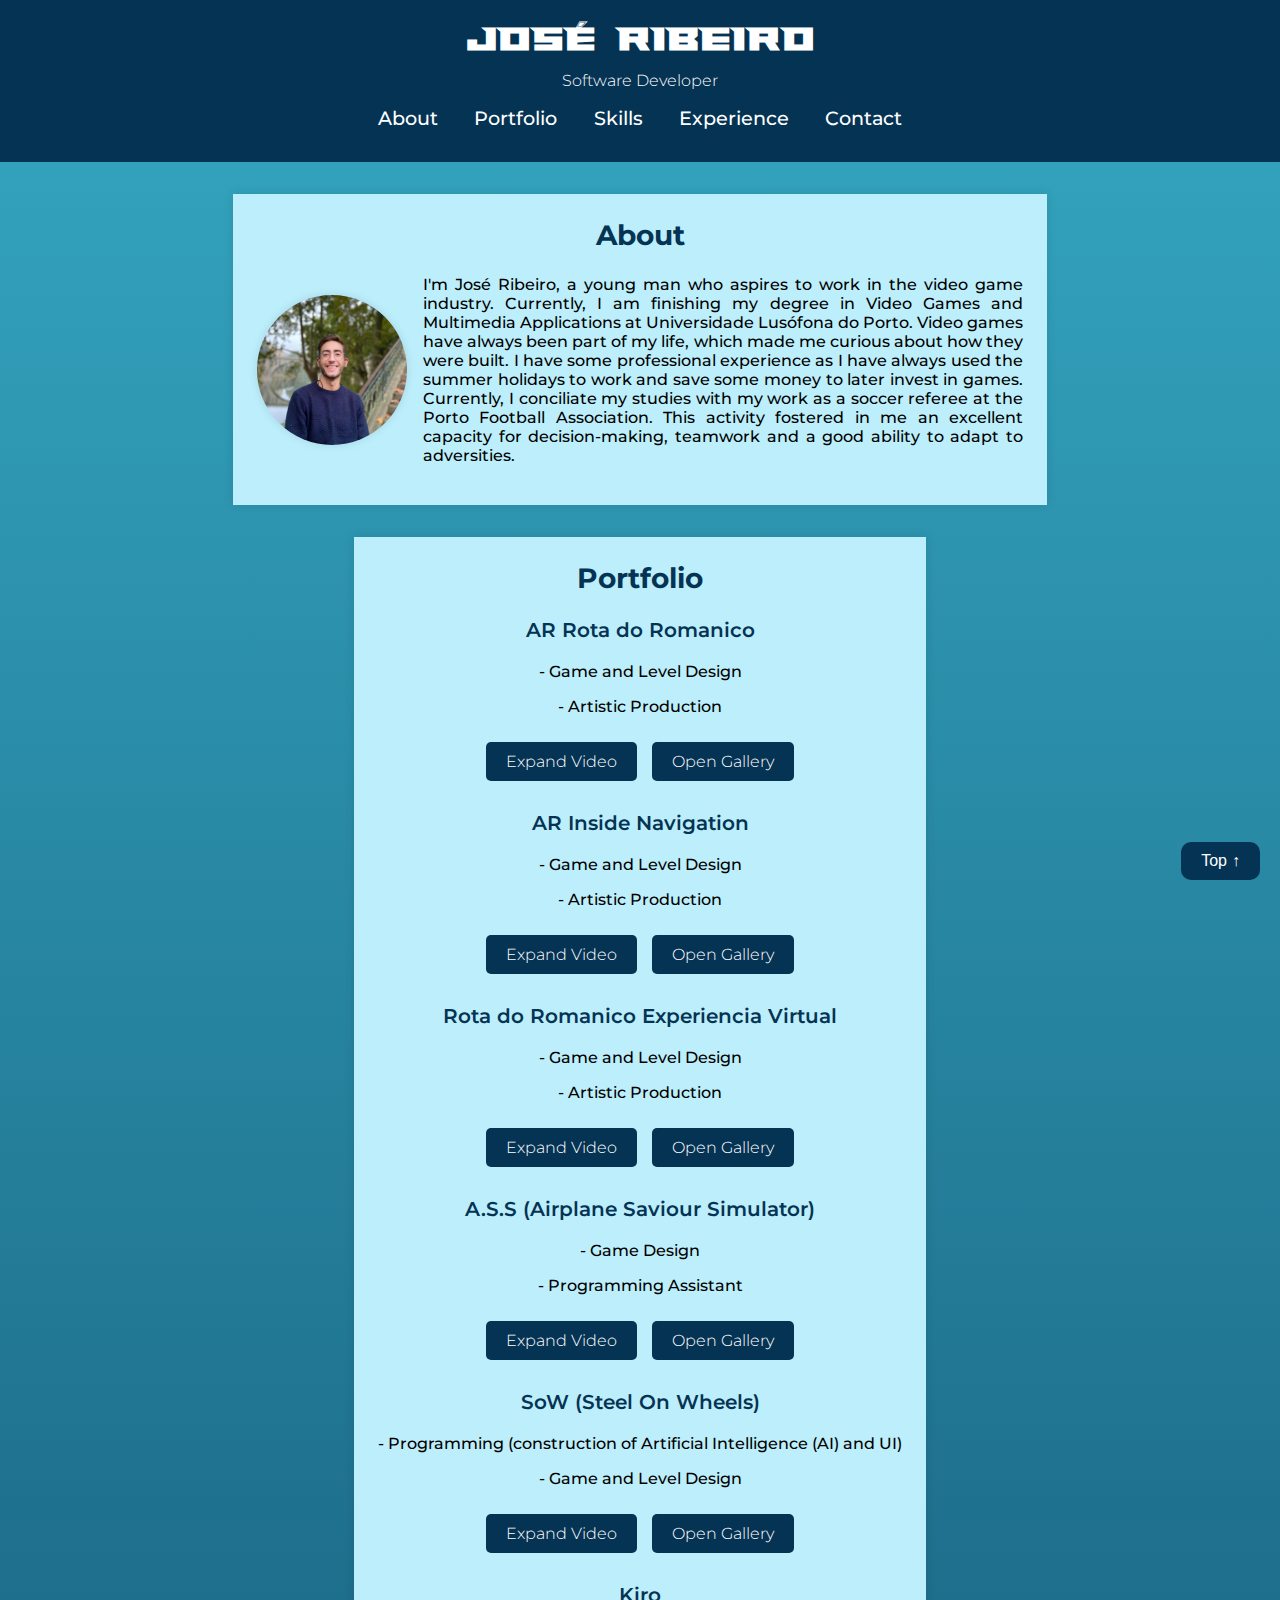
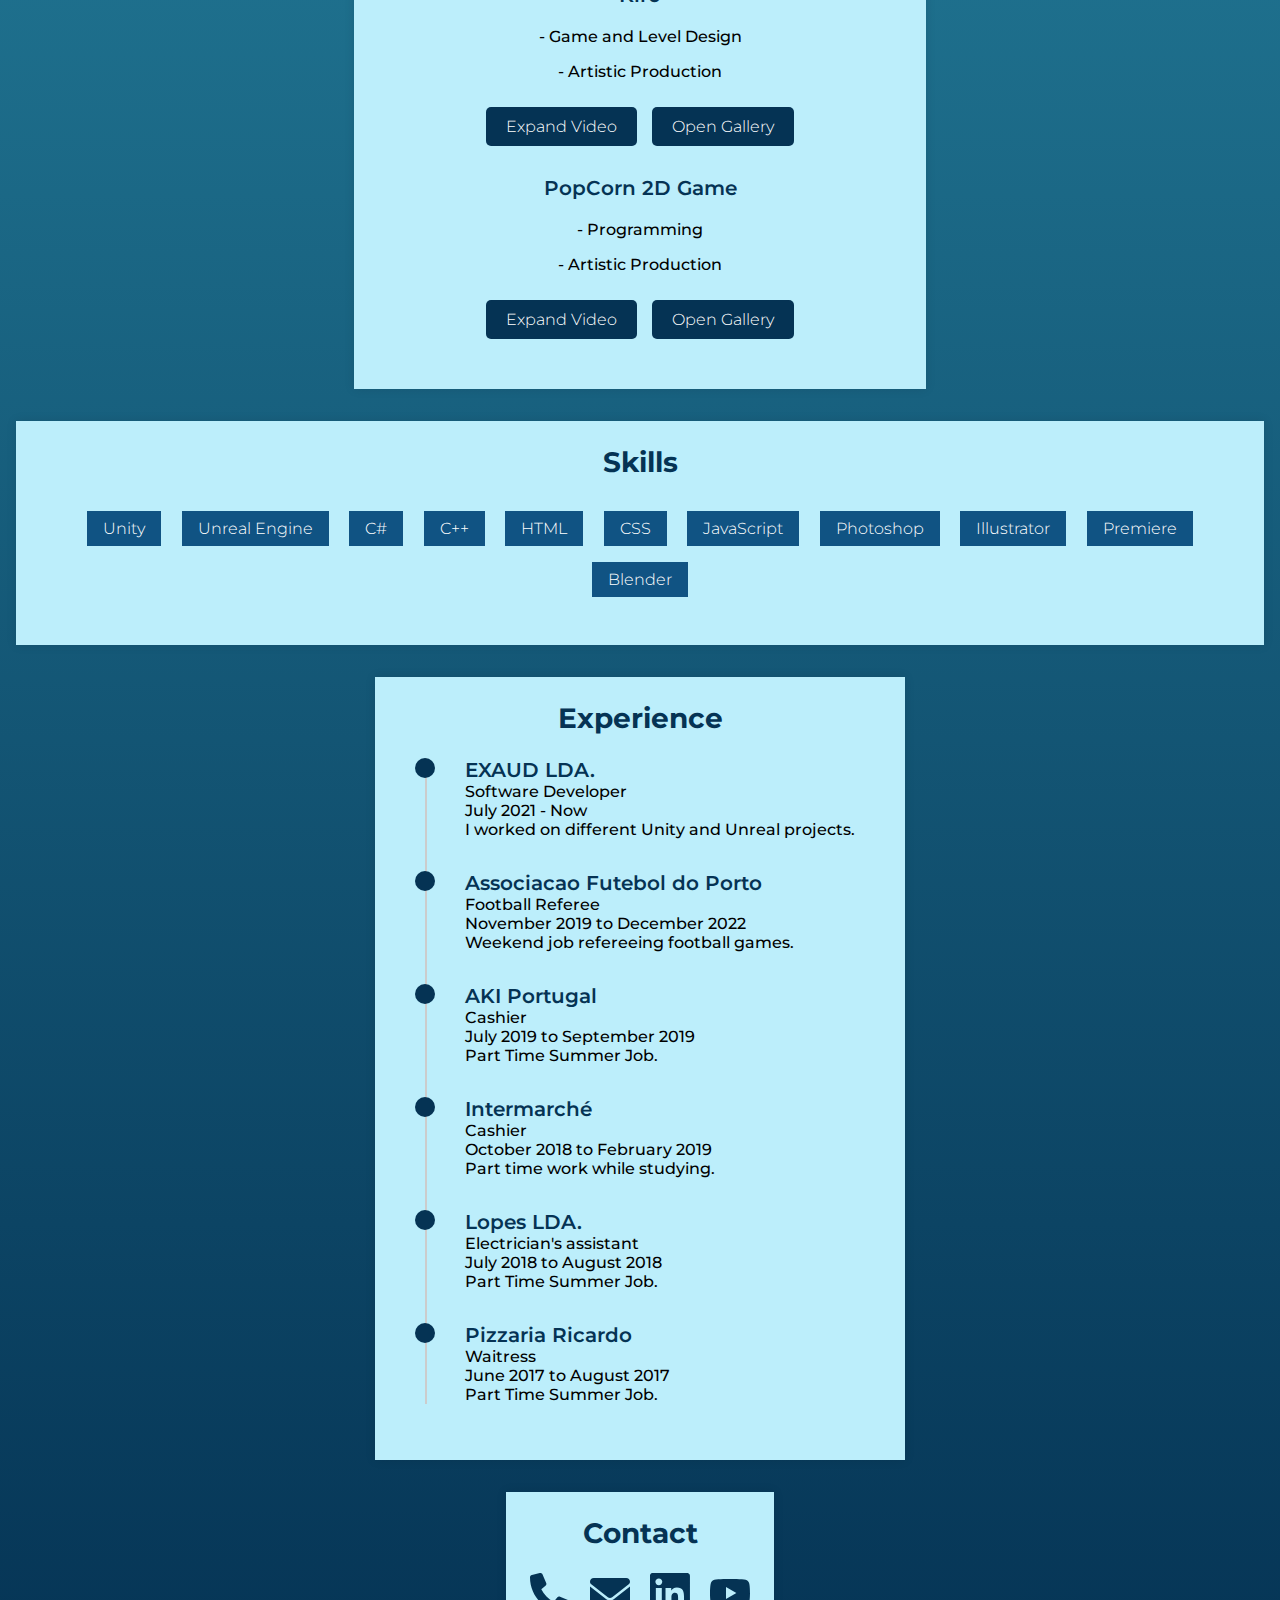
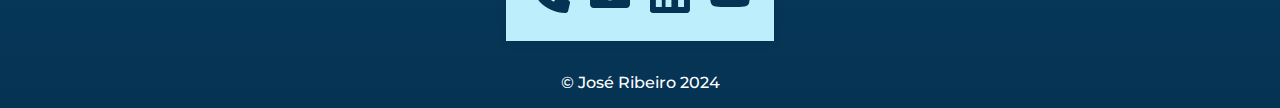
==== index.html @ b77fcc6b "Renamed the html" ====
<!DOCTYPE html>
<html lang="pt">
<head>
    <meta charset="UTF-8">
    <meta name="viewport" content="width=device-width, initial-scale=1.0">
    <title>José Ribeiro</title>
    <link rel="stylesheet" href="JoseRibeiro.css">
    <script src="JoseRibeiro.js"></script>
</head>
<body>
    <header>
        <h1>José Ribeiro</h1>
        <p>Software Developer</p>
        <nav>
            <ul>
                <li><a href="#about">About</a></li>
                <li><a href="#projects">Portfolio</a></li>
                <li><a href="#skills">Skills</a></li>
                <li><a href="#experience">Experience</a></li>
                <li><a href="#contact">Contact</a></li>
            </ul>
        </nav>
    </header>

    <div class="container">
        <main>
            <section id="about">
                <h2>About</h2>
                <div class="about-content">
                    <img src="images/profile.jpg" alt="Fhoto from José Ribeiro" class="profile">
                    <div class="about-text">
                        <p>I'm José Ribeiro, a young man who aspires to work in the video game industry. Currently, I am finishing my degree in Video Games and Multimedia Applications at Universidade Lusófona do Porto. Video games have always been part of my life, which made me curious about how they were built. I have some professional experience as I have always used the summer holidays to work and save some money to later invest in games. Currently, I conciliate my studies with my work as a soccer referee at the Porto Football Association. This activity fostered in me an excellent capacity for decision-making, teamwork and a good ability to adapt to adversities.</p>
                    </div>  
                </div>
            </section>

            <section id="projects">
                <h2>Portfolio</h2>
                <div class="project">
                    <h3>AR Rota do Romanico</h3>
                    <p>- Game and Level Design</p>
                    <p>- Artistic Production</p>
                    <button class="expand-video">Expand Video</button>
                    <button class="open-gallery">Open Gallery</button>
                    <div class="video-container">
                        <iframe width="560" height="315" src="https://www.youtube.com/embed/z0hIPLS_dYM?si=nLcp76MnF6mIimSk" frameborder="0" allowfullscreen></iframe>
                    </div>
                    <div class="gallery-container">
                        <button class="prev">Previous</button>
                        <img class="gallery-image" src="images/ARRotaRomanico/ARRR (0).jpg" alt="Gallery Image" style="display: block;">
                        <img class="gallery-image" src="images/ARRotaRomanico/ARRR (1).jpg" alt="Gallery Image" style="display:none;">
                        <img class="gallery-image" src="images/ARRotaRomanico/ARRR (2).jpg" alt="Gallery Image" style="display:none;">
                        <img class="gallery-image" src="images/ARRotaRomanico/ARRR (3).jpg" alt="Gallery Image" style="display:none;">
                        <img class="gallery-image" src="images/ARRotaRomanico/ARRR (4).jpg" alt="Gallery Image" style="display:none;">
                        <img class="gallery-image" src="images/ARRotaRomanico/ARRR (5).jpg" alt="Gallery Image" style="display:none;">
                        <img class="gallery-image" src="images/ARRotaRomanico/ARRR (6).png" alt="Gallery Image" style="display:none;">
                        <img class="gallery-image" src="images/ARRotaRomanico/ARRR (7).png" alt="Gallery Image" style="display:none;">
                        <img class="gallery-image" src="images/ARRotaRomanico/ARRR (8).png" alt="Gallery Image" style="display:none;">
                        <img class="gallery-image" src="images/ARRotaRomanico/ARRR (9).png" alt="Gallery Image" style="display:none;">
                        <button class="next">Next</button>
                    </div>
                </div>
                <div class="project">
                    <h3>AR Inside Navigation</h3>
                    <p>- Game and Level Design</p>
                    <p>- Artistic Production</p>
                    <button class="expand-video">Expand Video</button>
                    <button class="open-gallery">Open Gallery</button>
                    <div class="video-container">
                        <iframe width="560" height="315" src="https://www.youtube.com/embed/DCdZstJdLsA" frameborder="0" allowfullscreen></iframe>
                    </div>
                    <div class="gallery-container">
                        <!-- Imagens da galeria aqui -->
                    </div>
                </div>
                <div class="project">
                    <h3>Rota do Romanico Experiencia Virtual</h3>
                    <p>- Game and Level Design</p>
                    <p>- Artistic Production</p>
                    <button class="expand-video">Expand Video</button>
                    <button class="open-gallery">Open Gallery</button>
                    <div class="video-container">
                        <iframe width="560" height="315" src="https://www.youtube.com/embed/mB8AuLNTKgo?si=ilhw-4eh1UTgdeKf" frameborder="0" allowfullscreen></iframe>
                    </div>
                    <div class="gallery-container">
                        <button class="prev">Previous</button>
                        <img class="gallery-image" src="images/RotaRomanico/RR (0).png" alt="Gallery Image" style="display: block;">
                        <img class="gallery-image" src="images/RotaRomanico/RR (1).png" alt="Gallery Image" style="display:none;">
                        <img class="gallery-image" src="images/RotaRomanico/RR (2).png" alt="Gallery Image" style="display:none;">
                        <img class="gallery-image" src="images/RotaRomanico/RR (3).png" alt="Gallery Image" style="display:none;">
                        <img class="gallery-image" src="images/RotaRomanico/RR (4).png" alt="Gallery Image" style="display:none;">
                        <img class="gallery-image" src="images/RotaRomanico/RR (5).png" alt="Gallery Image" style="display:none;">
                        <img class="gallery-image" src="images/RotaRomanico/RR (6).png" alt="Gallery Image" style="display:none;">
                        <img class="gallery-image" src="images/RotaRomanico/RR (7).png" alt="Gallery Image" style="display:none;">
                        <img class="gallery-image" src="images/RotaRomanico/RR (8).png" alt="Gallery Image" style="display:none;">
                        <img class="gallery-image" src="images/RotaRomanico/RR (9).png" alt="Gallery Image" style="display:none;">
                        <img class="gallery-image" src="images/RotaRomanico/RR (10).png" alt="Gallery Image" style="display:none;">
                        <img class="gallery-image" src="images/RotaRomanico/RR (11).png" alt="Gallery Image" style="display:none;">
                        <button class="next">Next</button>
                    </div>
                </div>
                <div class="project">
                    <h3>A.S.S (Airplane Saviour Simulator)</h3>
                    <p>- Game Design</p>
                    <p>- Programming Assistant</p>
                    <button class="expand-video">Expand Video</button>
                    <button class="open-gallery">Open Gallery</button>
                    <div class="video-container">
                        <iframe width="560" height="315" src="https://www.youtube.com/embed/PACCUY87nng" frameborder="0" allowfullscreen></iframe>
                    </div>
                    <div class="gallery-container">
                        <button class="prev">Previous</button>
                        <img class="gallery-image" src="images/Ass/Ass (1).jpeg" alt="Gallery Image" style="display: block;">
                        <img class="gallery-image" src="images/Ass/Ass (2).png" alt="Gallery Image" style="display:none;">
                        <img class="gallery-image" src="images/Ass/Ass (3).png" alt="Gallery Image" style="display:none;">
                        <img class="gallery-image" src="images/Ass/Ass (4).png" alt="Gallery Image" style="display:none;">
                        <img class="gallery-image" src="images/Ass/Ass (5).png" alt="Gallery Image" style="display:none;">
                        <img class="gallery-image" src="images/Ass/Ass (6).png" alt="Gallery Image" style="display:none;">
                        <img class="gallery-image" src="images/Ass/Ass (7).png" alt="Gallery Image" style="display:none;">
                        <img class="gallery-image" src="images/Ass/Ass (8).png" alt="Gallery Image" style="display:none;">
                        <img class="gallery-image" src="images/Ass/Ass (9).png" alt="Gallery Image" style="display:none;">
                        <img class="gallery-image" src="images/Ass/Ass (10).png" alt="Gallery Image" style="display:none;">
                        <img class="gallery-image" src="images/Ass/Ass (11).png" alt="Gallery Image" style="display:none;">
                        <img class="gallery-image" src="images/Ass/Ass (12).png" alt="Gallery Image" style="display:none;">
                        <button class="next">Next</button>
                    </div>
                </div>
                
                <div class="project">
                    <h3>SoW (Steel On Wheels)</h3>
                    <p>- Programming (construction of Artificial Intelligence (AI) and UI)</p>
                    <p>- Game and Level Design</p>
                    <button class="expand-video">Expand Video</button>
                    <button class="open-gallery">Open Gallery</button>
                    <div class="video-container">
                        <iframe width="560" height="315" src="https://www.youtube.com/embed/si-dT2c5ogk?si=7u9ykPYbKtbnOv31" frameborder="0" allowfullscreen></iframe>
                    </div>
                    <div class="gallery-container">
                        <button class="prev">Previous</button>
                        <img class="gallery-image" src="images/Sow/Sow (1).png" alt="Gallery Image" style="display: block;">
                        <img class="gallery-image" src="images/Sow/Sow (2).png" alt="Gallery Image" style="display:none;">
                        <img class="gallery-image" src="images/Sow/Sow (3).png" alt="Gallery Image" style="display:none;">
                        <img class="gallery-image" src="images/Sow/Sow (4).png" alt="Gallery Image" style="display:none;">
                        <img class="gallery-image" src="images/Sow/Sow (5).png" alt="Gallery Image" style="display:none;">
                        <img class="gallery-image" src="images/Sow/Sow (6).jpg" alt="Gallery Image" style="display:none;">
                        <img class="gallery-image" src="images/Sow/Sow (7).png" alt="Gallery Image" style="display:none;">
                        <img class="gallery-image" src="images/Sow/Sow (8).png" alt="Gallery Image" style="display:none;">
                        <img class="gallery-image" src="images/Sow/Sow (9).png" alt="Gallery Image" style="display:none;">
                        <button class="next">Next</button>
                    </div>
                </div>

                <div class="project">
                    <h3>Kiro</h3>
                    <p>- Game and Level Design</p>
                    <p>- Artistic Production</p>
                    <button class="expand-video">Expand Video</button>
                    <button class="open-gallery">Open Gallery</button>
                    <div class="video-container">
                        <iframe width="560" height="315" src="https://www.youtube.com/embed/mCDveG2wBww" frameborder="0" allowfullscreen></iframe>
                    </div>
                    <div class="gallery-container">
                        <button class="prev">Previous</button>
                        <img class="gallery-image" src="images/Kiro/Kiro (1).png" alt="Gallery Image" style="display: block;">
                        <img class="gallery-image" src="images/Kiro/Kiro (2).png" alt="Gallery Image" style="display:none;">
                        <img class="gallery-image" src="images/Kiro/Kiro (3).png" alt="Gallery Image" style="display:none;">
                        <img class="gallery-image" src="images/Kiro/Kiro (4).png" alt="Gallery Image" style="display:none;">
                        <img class="gallery-image" src="images/Kiro/Kiro (5).png" alt="Gallery Image" style="display:none;">
                        <img class="gallery-image" src="images/Kiro/Kiro (6).png" alt="Gallery Image" style="display:none;">
                        <button class="next">Next</button>
                    </div>
                </div>

                <div class="project">
                    <h3>PopCorn 2D Game</h3>
                    <p>- Programming</p>
                    <p>- Artistic Production</p>
                    <button class="expand-video">Expand Video</button>
                    <button class="open-gallery">Open Gallery</button>
                    <div class="video-container">
                        <iframe width="560" height="315" src="https://www.youtube.com/embed/hDDKcwfKxNw?si=vTh7BoWnKb2bPtfx" frameborder="0" allowfullscreen></iframe>
                    </div>
                    <div class="gallery-container">
                        <button class="prev">Previous</button>
                        <img class="gallery-image" src="images/Popcorn/Popcorn (0).png" alt="Gallery Image" style="display: block;">
                        <img class="gallery-image" src="images/Popcorn/Popcorn (1).png" alt="Gallery Image" style="display:none;">
                        <img class="gallery-image" src="images/Popcorn/Popcorn (2).png" alt="Gallery Image" style="display:none;">
                        <img class="gallery-image" src="images/Popcorn/Popcorn (3).png" alt="Gallery Image" style="display:none;">
                        <button class="next">Next</button>
                    </div>
                </div>

                <div id="bigImageGallery" class="image">
                    <span class="close">&times;</span>
                    <img class="big-content" id="bigImage">
                </div>
            </section>

            <section id="skills">
                <h2>Skills</h2>
                <ul>
                    <li>Unity</li>
                    <li>Unreal Engine</li>
                    <li>C#</li>
                    <li>C++</li>
                    <li>HTML</li>
                    <li>CSS</li>
                    <li>JavaScript</li>
                    <li>Photoshop</li>
                    <li>Illustrator</li>
                    <li>Premiere</li>
                    <li>Blender</li>
                </ul>
            </section>

            <section id="experience">
                <h2>Experience</h2>
                <ul>
                    <li>
                        <h3>EXAUD LDA.</h3>
                        <p>Software Developer</p>
                        <p>July 2021 - Now</p>
                        <p>I worked on different Unity and Unreal projects.</p>
                    </li>
                    <li>
                        <h3>Associacao Futebol do Porto</h3>
                        <p>Football Referee</p>
                        <p>November 2019 to December 2022</p>
                        <p>Weekend job refereeing football games.</p>
                    </li>
                    <li>
                        <h3>AKI Portugal</h3>
                        <p>Cashier</p>
                        <p>July 2019 to September 2019</p>
                        <p>Part Time Summer Job.</p>
                    </li>
                    <li>
                        <h3>Intermarché</h3>
                        <p>Cashier</p>
                        <p>October 2018 to February 2019</p>
                        <p>Part time work while studying.</p>
                    </li>
                    <li>
                        <h3>Lopes LDA.</h3>
                        <p>Electrician's assistant</p>
                        <p>July 2018 to August 2018</p>
                        <p>Part Time Summer Job.</p>
                    </li>
                    <li>
                        <h3>Pizzaria Ricardo</h3>
                        <p>Waitress</p>
                        <p>June 2017 to August 2017</p>
                        <p>Part Time Summer Job.</p>
                    </li>
                </ul>
            </section>

            <section id="contact">
                <h2>Contact</h2>
                <div class="contact-info">
                    <a href="tel:+351917376065" class="contact-item">
                        <img src="images/phone.svg" alt="Telefone">
                    </a>
                    <a href="mailto:jrzeribeiro10@gmail.com" class="contact-item">
                        <img src="images/email.svg" alt="Email">
                    </a>
                    <a href="https://www.linkedin.com/in/joseribeiro10/" target="_blank" class="contact-item">
                        <img src="images/linkedln.svg" alt="LinkedIn">
                    </a>
                    <a href="https://www.youtube.com/channel/UCKavB1bPn_ZTy3ZmkH_n4Wg/" target="_blank" class="contact-item">
                        <img src="images/youtube.svg" alt="youtube">
                    </a>
                </div>
            </section>
            
        </main>
    </div>

    <footer>
        <p>&copy; José Ribeiro 2024</p>
    </footer>

    <button id="scrollToTopBtn" title="Go to top">Top</button>
</body>
</html>
---- JoseRibeiro.css ----
@font-face {
    font-family: 'FalconsFont';
    src: url('fonts/falcons_font/FalconsFont.ttf') format('truetype');
}

@font-face {
    font-family: 'Montserrat';
    src: url('fonts/Montserrat/static/Montserrat-Medium.ttf') format('truetype');
}

@font-face {
    font-family: 'MontserratBold';
    src: url('fonts/Montserrat/static/Montserrat-Bold.ttf') format('truetype');
}

@font-face {
    font-family: 'MontserratSemiBold';
    src: url('fonts/Montserrat/static/Montserrat-SemiBold.ttf') format('truetype');
}

@font-face {
    font-family: 'MontserratLight';
    src: url('fonts/Montserrat/static/Montserrat-Light.ttf') format('truetype');
}

html {
    scroll-behavior: smooth;
}

#scrollToTopBtn {
    display: none;
    position: fixed;
    bottom: 20px;
    right: 20px;
    z-index: 99;
    border: none;
    outline: none;
    background-color: #053354;
    color: white;
    cursor: pointer;
    padding: 10px 20px;
    border-radius: 10px;
    font-size: 16px;
    transition: opacity 0.3s;
    display: flex;
    align-items: center;
    justify-content: center;
}

#scrollToTopBtn:hover {
    background-color: #35a7c1;
}

#scrollToTopBtn::after {
    content: "↑";
    margin-left: 5px;
}

p {
    font-family: 'Montserrat', cursive;
}

h2 {
    font-family: 'MontserratBold', sans-serif;
    font-size: 1.75rem;
    color: #053354;
}

h3{
    font-family: 'MontserratSemiBold', sans-serif;
    font-size: 1.25rem;
    color: #053354;
}

body {
    font-family: Arial, sans-serif;
    margin: 0;
    padding: 0;
    background: linear-gradient(#35a7c1, #053354);
    display: flex;
    flex-direction: column;
    min-height: 100vh;
}

header {
    background-color: #053354;
    color: #fff;
    padding: 1rem;
    text-align: center;
    flex-shrink: 0;
}

header h1 {
    font-family: 'FalconsFont', Arial, sans-serif;
    text-align: center;
    padding: 5px;
    color: white;   
    margin: 0;
}

header p {
    font-family: 'MontserratLight', cursive;
    font-size: 1.0rem;
    color: white;   
    margin: 0.5rem 0 0;
}

nav ul {
    list-style-type: none;
    padding: 0;
}

nav ul li {
    display: inline;
    margin: 0 1rem;
}

nav ul li a {
    font-family: 'Montserrat', cursive;
    font-size: 1.2rem;
    color: white;
    text-decoration: none;
    transition: transform 0.3s ease, color 0.3s ease;
}

header nav ul li a:hover {
    transform: scale(1.1);
    color: #35a7c1;
}

.container {
    display: flex;
    flex-direction: column;
    flex-grow: 1;
    padding: 1rem;
}

main {
    display: flex;
    flex-direction: column;
    align-items: center;
}

section {
    padding: 1.5rem;
    margin: 1rem 0;
    background-color: #bceefb;
    box-shadow: 0 0 10px rgba(0,0,0,0.1);
    text-align: center;
}

section h2 {
    margin-top: 0;
    text-align: center; 
    max-width: 100%;
}

/* About section */

.about-content {
    display: flex;
    align-items: center;
    gap: 1rem;
    justify-content: center;
    text-align: left;
    margin-top: -1rem;
    flex-direction: row;
}

.about-content .profile {
    width: 150px;
    height: 150px;
    border-radius: 50%;
    object-fit: cover;
    box-shadow: 0 0 10px rgba(0,0,0,0.1);
}

.about-text {
    max-width: 600px;
    text-align: justify;
}

@media (max-width: 768px) {
    .about-content {
        flex-direction: column;
        text-align: center;
    }

    .about-text {
        text-align: justify;
        max-width: 100%;
    }

    .about-content .profile {
        margin-bottom: 1rem;
    }
}

/* Portfolio section */

#projects .project {
    margin-bottom: 1rem;
}

.project {
    position: relative;
    margin-bottom: 2rem;
}

.expand-video, .open-gallery{
    font-family: 'MontserratLight', cursive;
    display: inline-block;
    padding: 10px 20px;
    margin: 10px 5px;
    font-size: 16px;
    border: none;
    border-radius: 5px;
    background-color: #053354; 
    color: white;
    cursor: pointer;
    transition: transform 0.3s ease, background-color 0.3s ease;
}

@media (max-width: 768px) {
    .expand-video, .open-gallery {
        padding: 8px 16px;
        font-size: 14px;
        margin: 8px 4px;
    }
}

.expand-video:hover, .open-gallery:hover {
    transform: scale(1.1);
    background-color: #053354;
}

.video-container {
    display: none; 
    margin-top: 1rem;
    width: 100%;
    max-width: 560px; 
    overflow: hidden;
    position: relative;
    padding-top: 56.25%;
    opacity: 0;
    transition: opacity 1s ease-in-out;
}

.video-container iframe {
    position: absolute;
    top: 0;
    left: 0;
    width: 100%;
    height: 100%;
}

.video-container.show{
    display: block;
    opacity: 1;
}

.gallery-container {
    width: 100%;
    max-width: 560px; 
    height: auto;
    position: relative;
    overflow: hidden;
    margin-top: 1rem;
    display: none;
    opacity: 0;
    transition: opacity 1s ease-in-out;
    text-align: center;
}

.gallery-container.show {
    display: block;
    opacity: 1;
}

.gallery-image {
    width: 100%;
    height: auto;
    max-height: 315px;
    object-fit: contain;
    display: none;
    margin: 0 auto;
}

.gallery-image.active {
    display: block;
}

.prev, .next {
    font-family: 'MontserratLight', cursive;
    position: absolute;
    border-radius: 5px;
    top: 50%;
    transform: translateY(-50%);
    background-color: #0533547f;
    color: white;
    border: none;
    padding: 10px;
    cursor: pointer;
}

.prev {
    left: 10px;
}

.next {
    right: 10px;
}

.prev:hover, .next:hover {
    background-color: #053354;
}

/* Modal para exibir a imagem em tamanho grande */
.image {
    display: none; /* Inicialmente, o modal está oculto */
    position: fixed; /* O modal fica fixo na tela */
    z-index: 1000; /* Certifica-se de que o modal esteja sobreposto a outros elementos */
    left: 0;
    top: 0;
    width: 100%; /* O modal cobre toda a tela */
    height: 100%;
    overflow: auto; /* Se o conteúdo for maior que a tela, permite rolar */
    background-color: rgba(0, 0, 0, 0.8); /* Fundo preto semi-transparente */
    display: flex; /* Usa flexbox para centralizar o conteúdo */
    align-items: center; /* Centraliza verticalmente */
    justify-content: center; /* Centraliza horizontalmente */
}

.big-content {
    max-width: 80%; /* A imagem ocupará no máximo 80% da largura da tela */
    max-height: 80%; /* A imagem ocupará no máximo 80% da altura da tela */
    border-radius: 10px; /* Bordas arredondadas para a imagem */
    box-shadow: 0 0 20px rgba(0, 0, 0, 0.8); /* Sombra para destacar a imagem */
}

.image .close {
    position: absolute;
    top: 20px;
    right: 35px;
    color: #fff;
    font-size: 40px;
    font-weight: bold;
    cursor: pointer;
    transition: color 0.3s ease;
}

.image .close:hover,
.image .close:focus {
    color: #999;
}

/* Para telas menores (mobile) */
@media screen and (max-width: 768px) {
    .big-content {
        max-width: 90%; /* Ajusta o tamanho da imagem no modal para telas menores */
        max-height: 90%;
    }

    .image .close {
        font-size: 30px;
        top: 15px;
        right: 25px;
    }
}


/* Skills section */

#skills ul {
    list-style-type: none;
    padding: 0;
    text-align: center;
}

#skills ul li {
    font-family: 'MontserratLight', cursive;
    display: inline-block;
    background-color: #105383;
    color: #fff;
    padding: 0.5rem 1rem;
    margin: 0.5rem;
}

/* Experience section */

#experience {
    text-align: center;
    padding-left: 50px;
    padding-right: 50px;
}

#experience h3, #experience p {
    margin: 0;
    padding: 0;
}

#experience ul {
    list-style-type: none;
    padding: 0;
    margin: 0 auto;
    position: relative;
    width: fit-content;
}

#experience ul::before {
    content: '';
    position: absolute;
    left: 0;
    top: 0;
    bottom: 0;
    width: 2px;
    background-color: #ccc;
}

#experience li {
    position: relative;
    margin-bottom: 2rem;
    padding-left: 40px;
    text-align: left;
}

#experience li::before {
    content: '';
    position: absolute;
    left: -10px;
    width: 20px;
    height: 20px;
    background-color: #053354;
    border-radius: 50%;
}

/* Contact section */

.contact-info {
    display: flex;
    justify-content: center;
    align-items: center;
    gap: 20px;
    margin-top: 1rem;
}

.contact-item {
    display: inline-block;
    text-decoration: none;
}

.contact-item img {
    width: 40px;
    height: 40px;
    transition: transform 0.3s ease;
    fill: #053354;
}

.contact-item:hover img {
    transform: scale(1.1);
}

.contact-info {
    max-width: 600px;
    margin: 0 auto;
    text-align: left;
}

.contact-info p {
    margin: 0.5rem 0;
}

.contact-info a {
    color: #333;
    text-decoration: none;
}

.contact-info a:hover {
    text-decoration: underline;
}

footer {
    margin-top: -1rem;
    text-align: center;
    color: #fff;
}
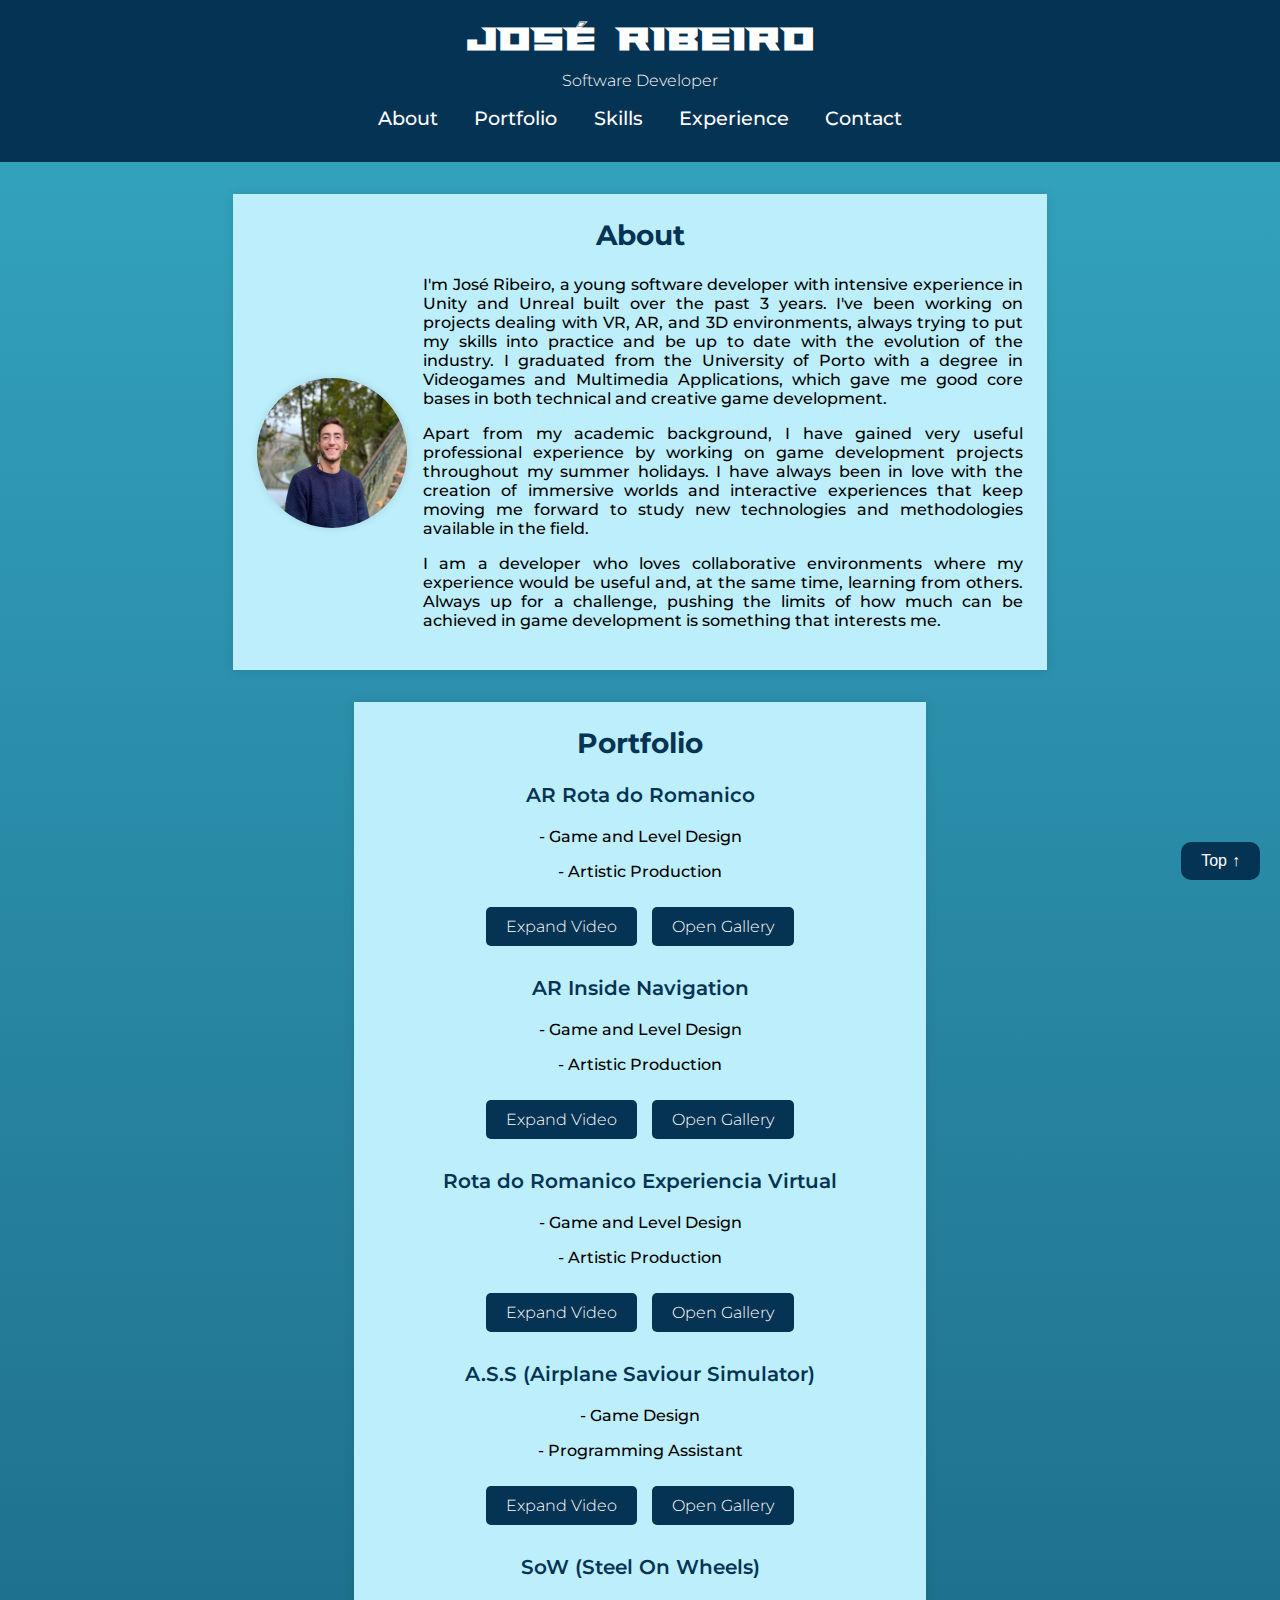
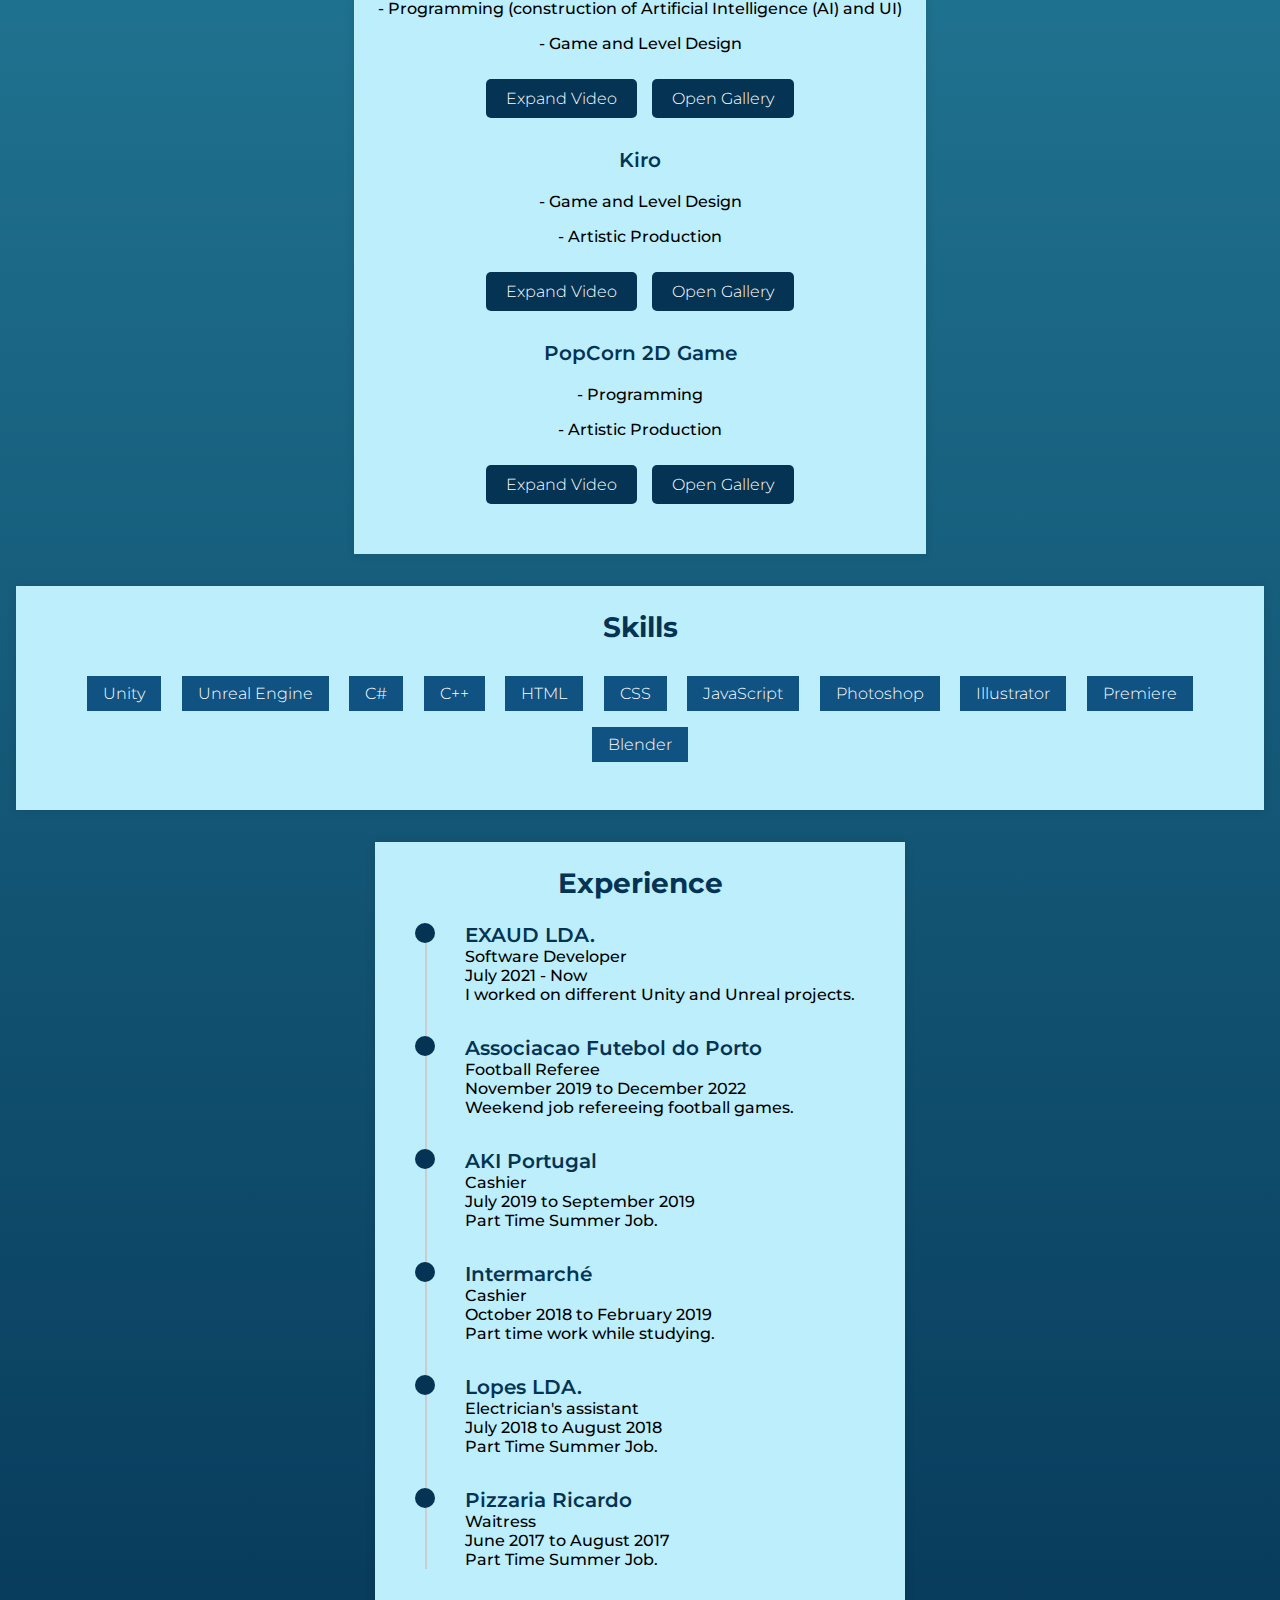
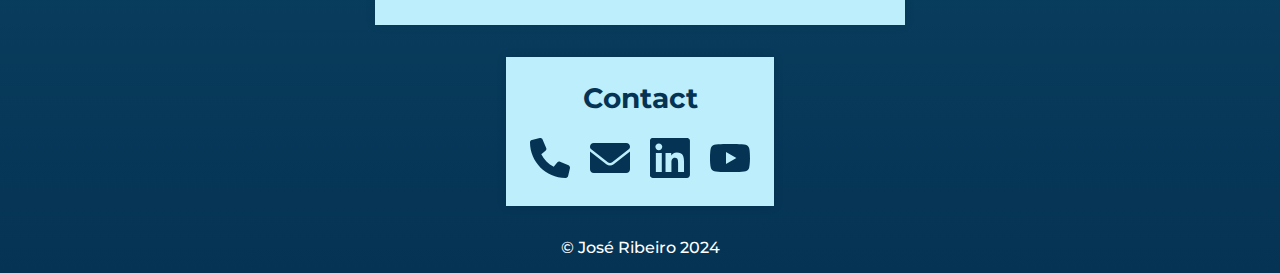
==== commit 62c88cfb: "Changed the description" ====
--- a/index.html
+++ b/index.html
@@ -29,7 +29,9 @@
                 <div class="about-content">
                     <img src="images/profile.jpg" alt="Fhoto from José Ribeiro" class="profile">
                     <div class="about-text">
-                        <p>I'm José Ribeiro, a young man who aspires to work in the video game industry. Currently, I am finishing my degree in Video Games and Multimedia Applications at Universidade Lusófona do Porto. Video games have always been part of my life, which made me curious about how they were built. I have some professional experience as I have always used the summer holidays to work and save some money to later invest in games. Currently, I conciliate my studies with my work as a soccer referee at the Porto Football Association. This activity fostered in me an excellent capacity for decision-making, teamwork and a good ability to adapt to adversities.</p>
+                        <p>I'm José Ribeiro, a young software developer with intensive experience in Unity and Unreal built over the past 3 years. I've been working on projects dealing with VR, AR, and 3D environments, always trying to put my skills into practice and be up to date with the evolution of the industry. I graduated from the University of Porto with a degree in Videogames and Multimedia Applications, which gave me good core bases in both technical and creative game development.</p>
+                        <p>Apart from my academic background, I have gained very useful professional experience by working on game development projects throughout my summer holidays. I have always been in love with the creation of immersive worlds and interactive experiences that keep moving me forward to study new technologies and methodologies available in the field.</p>
+                        <p>I am a developer who loves collaborative environments where my experience would be useful and, at the same time, learning from others. Always up for a challenge, pushing the limits of how much can be achieved in game development is something that interests me. </p>
                     </div>  
                 </div>
             </section>
@@ -70,7 +72,11 @@
                         <iframe width="560" height="315" src="https://www.youtube.com/embed/DCdZstJdLsA" frameborder="0" allowfullscreen></iframe>
                     </div>
                     <div class="gallery-container">
-                        <!-- Imagens da galeria aqui -->
+                        <button class="prev">Previous</button>
+                        <img class="gallery-image" src="images/InsideNavigation/ARIN (1).jpg" alt="Gallery Image" style="display: block;">
+                        <img class="gallery-image" src="images/InsideNavigation/ARIN (2).jpg" alt="Gallery Image" style="display:none;">
+                        <img class="gallery-image" src="images/InsideNavigation/ARIN (3).jpg" alt="Gallery Image" style="display:none;">
+                        <button class="next">Next</button>
                     </div>
                 </div>
                 <div class="project">
--- a/JoseRibeiro.css
+++ b/JoseRibeiro.css
@@ -315,27 +315,26 @@
     background-color: #053354;
 }
 
-/* Modal para exibir a imagem em tamanho grande */
 .image {
-    display: none; /* Inicialmente, o modal está oculto */
-    position: fixed; /* O modal fica fixo na tela */
-    z-index: 1000; /* Certifica-se de que o modal esteja sobreposto a outros elementos */
+    display: none;
+    position: fixed;
+    z-index: 1000;
     left: 0;
     top: 0;
-    width: 100%; /* O modal cobre toda a tela */
+    width: 100%;
     height: 100%;
-    overflow: auto; /* Se o conteúdo for maior que a tela, permite rolar */
-    background-color: rgba(0, 0, 0, 0.8); /* Fundo preto semi-transparente */
-    display: flex; /* Usa flexbox para centralizar o conteúdo */
-    align-items: center; /* Centraliza verticalmente */
-    justify-content: center; /* Centraliza horizontalmente */
+    overflow: auto;
+    background-color: rgba(0, 0, 0, 0.8);
+    display: flex;
+    align-items: center;
+    justify-content: center;
 }
 
 .big-content {
-    max-width: 80%; /* A imagem ocupará no máximo 80% da largura da tela */
-    max-height: 80%; /* A imagem ocupará no máximo 80% da altura da tela */
-    border-radius: 10px; /* Bordas arredondadas para a imagem */
-    box-shadow: 0 0 20px rgba(0, 0, 0, 0.8); /* Sombra para destacar a imagem */
+    max-width: 80%;
+    max-height: 80%;
+    border-radius: 10px;
+    box-shadow: 0 0 20px rgba(0, 0, 0, 0.8);
 }
 
 .image .close {
@@ -354,10 +353,9 @@
     color: #999;
 }
 
-/* Para telas menores (mobile) */
 @media screen and (max-width: 768px) {
     .big-content {
-        max-width: 90%; /* Ajusta o tamanho da imagem no modal para telas menores */
+        max-width: 90%;
         max-height: 90%;
     }
 
@@ -367,7 +365,6 @@
         right: 25px;
     }
 }
-
 
 /* Skills section */
 
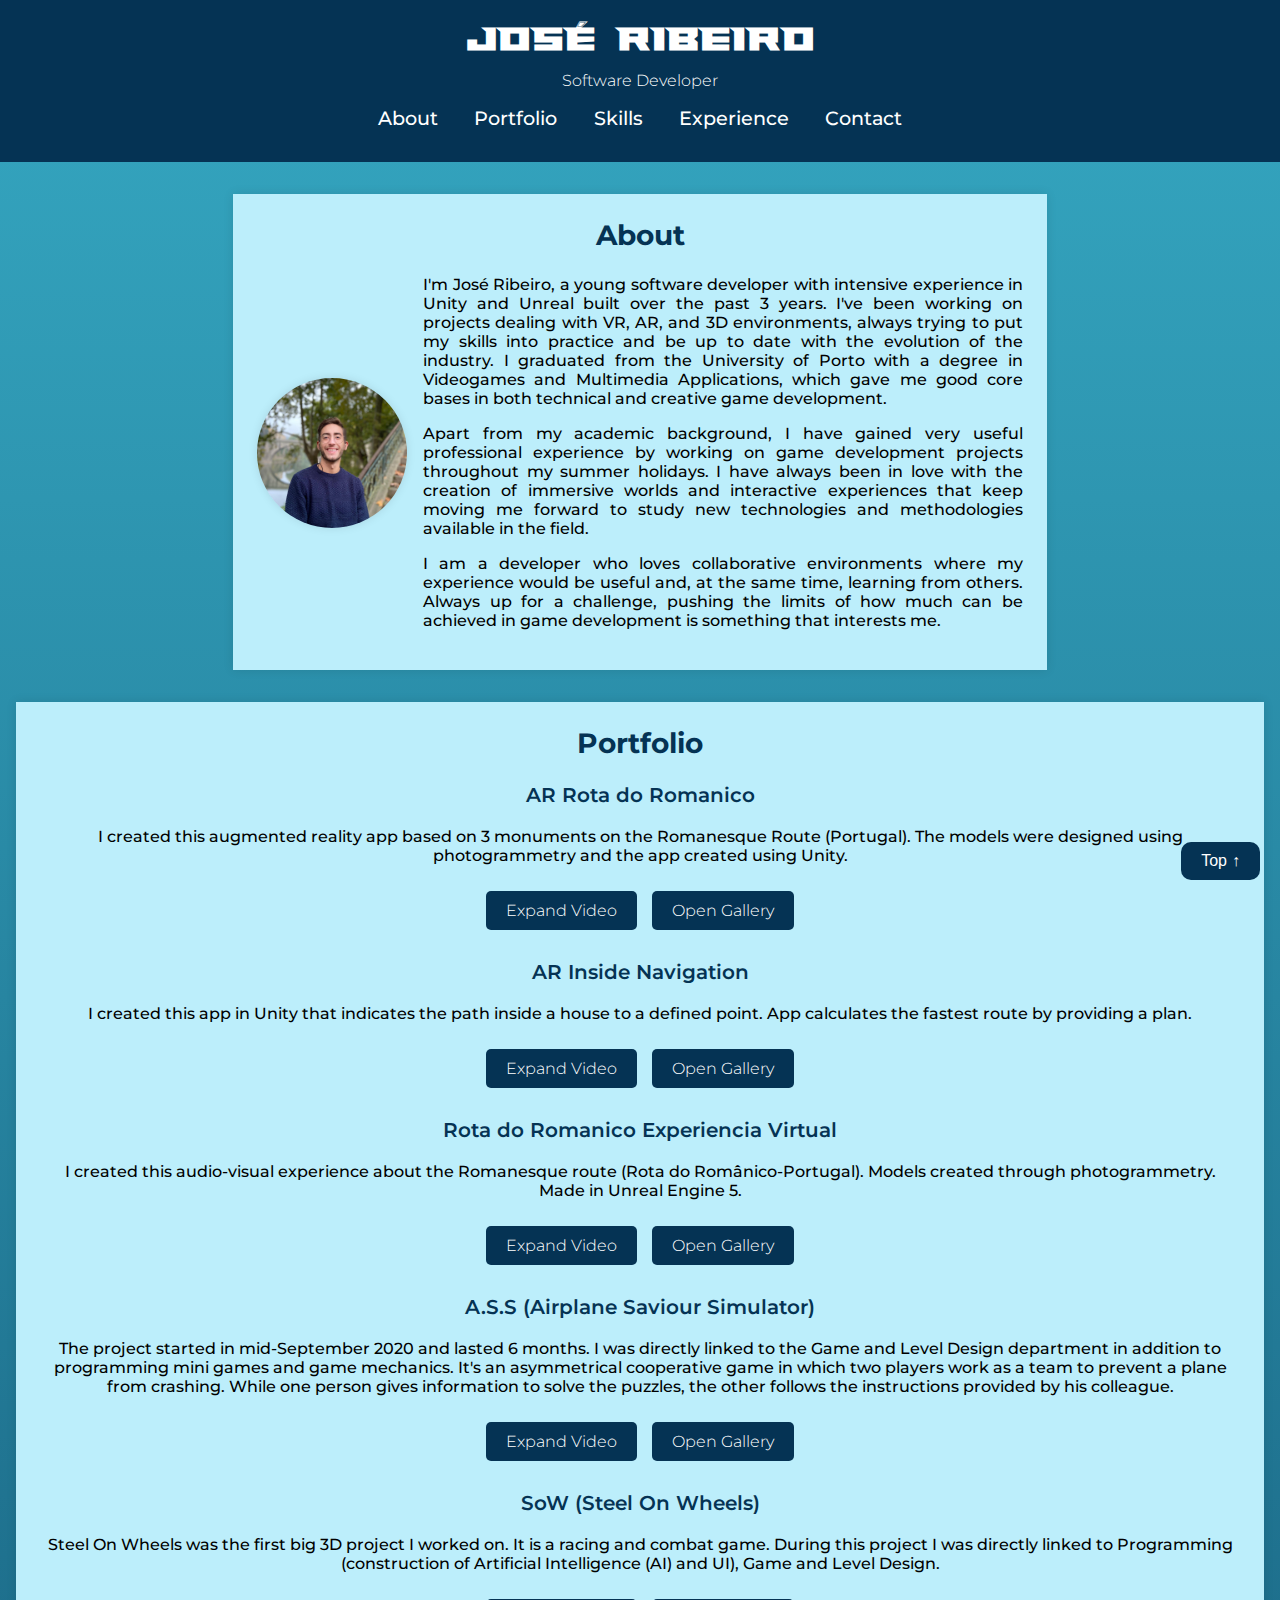
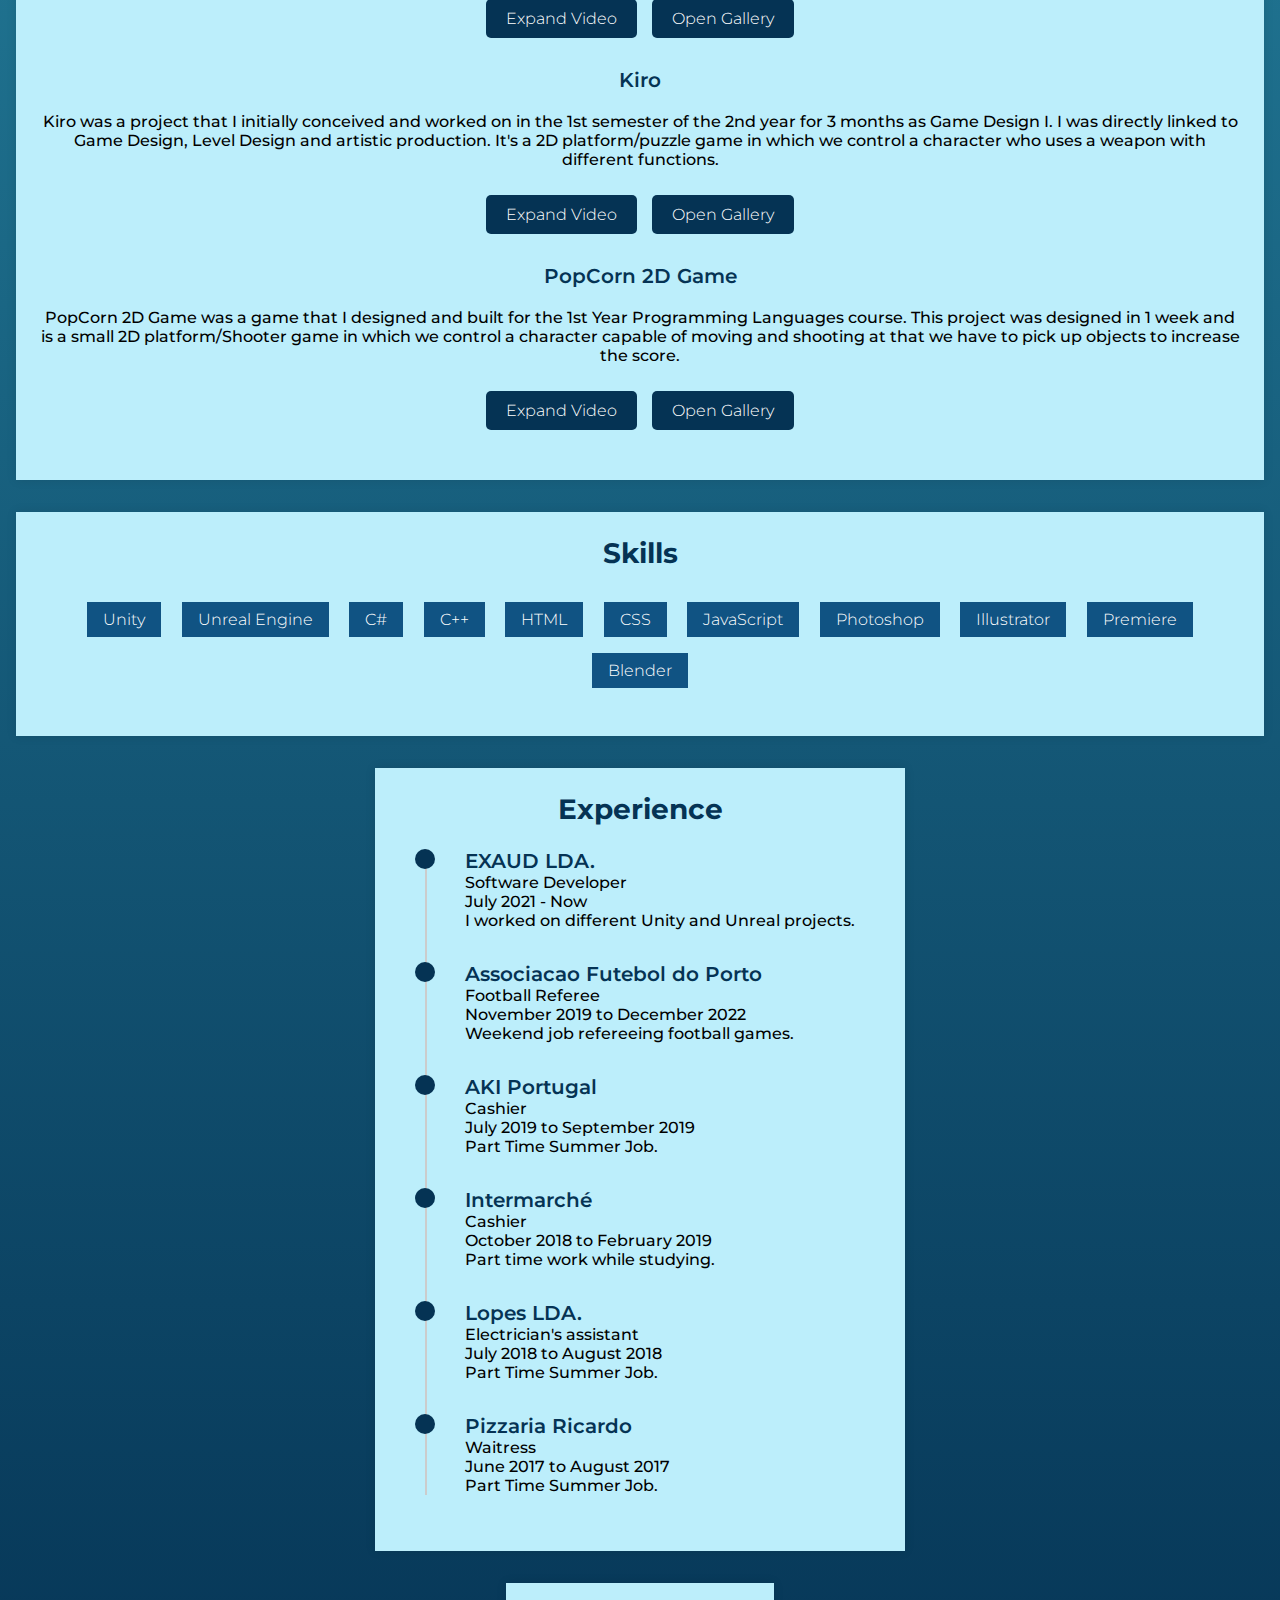
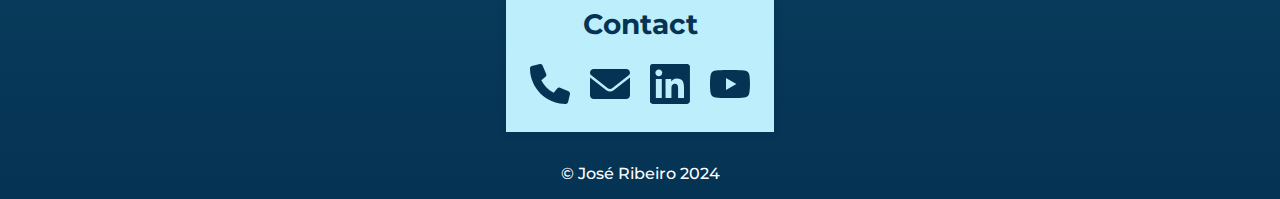
==== commit 2e3ecefc: "Added missing descriptions" ====
--- a/index.html
+++ b/index.html
@@ -40,8 +40,7 @@
                 <h2>Portfolio</h2>
                 <div class="project">
                     <h3>AR Rota do Romanico</h3>
-                    <p>- Game and Level Design</p>
-                    <p>- Artistic Production</p>
+                    <p>I created this augmented reality app based on 3 monuments on the Romanesque Route (Portugal). The models were designed using photogrammetry and the app created using Unity.</p>
                     <button class="expand-video">Expand Video</button>
                     <button class="open-gallery">Open Gallery</button>
                     <div class="video-container">
@@ -62,10 +61,10 @@
                         <button class="next">Next</button>
                     </div>
                 </div>
+
                 <div class="project">
                     <h3>AR Inside Navigation</h3>
-                    <p>- Game and Level Design</p>
-                    <p>- Artistic Production</p>
+                    <p>I created this app in Unity that indicates the path inside a house to a defined point. App calculates the fastest route by providing a plan.</p>
                     <button class="expand-video">Expand Video</button>
                     <button class="open-gallery">Open Gallery</button>
                     <div class="video-container">
@@ -79,10 +78,10 @@
                         <button class="next">Next</button>
                     </div>
                 </div>
+
                 <div class="project">
                     <h3>Rota do Romanico Experiencia Virtual</h3>
-                    <p>- Game and Level Design</p>
-                    <p>- Artistic Production</p>
+                    <p>I created this audio-visual experience about the Romanesque route (Rota do Românico-Portugal). Models created through photogrammetry. Made in Unreal Engine 5.</p>
                     <button class="expand-video">Expand Video</button>
                     <button class="open-gallery">Open Gallery</button>
                     <div class="video-container">
@@ -105,10 +104,13 @@
                         <button class="next">Next</button>
                     </div>
                 </div>
+
                 <div class="project">
                     <h3>A.S.S (Airplane Saviour Simulator)</h3>
-                    <p>- Game Design</p>
-                    <p>- Programming Assistant</p>
+                    <p>The project started in mid-September 2020 and lasted 6 months.
+                        I was directly linked to the Game and Level Design department in addition to programming mini games and game mechanics. 
+                        It's an asymmetrical cooperative game in which two players work as a team to prevent a plane from crashing. 
+                        While one person gives information to solve the puzzles, the other follows the instructions provided by his colleague.</p>
                     <button class="expand-video">Expand Video</button>
                     <button class="open-gallery">Open Gallery</button>
                     <div class="video-container">
@@ -134,8 +136,8 @@
                 
                 <div class="project">
                     <h3>SoW (Steel On Wheels)</h3>
-                    <p>- Programming (construction of Artificial Intelligence (AI) and UI)</p>
-                    <p>- Game and Level Design</p>
+                    <p>Steel On Wheels was the first big 3D project I worked on. It is a racing and combat game. 
+                        During this project I was directly linked to Programming (construction of Artificial Intelligence (AI) and UI), Game and Level Design.</p>
                     <button class="expand-video">Expand Video</button>
                     <button class="open-gallery">Open Gallery</button>
                     <div class="video-container">
@@ -158,8 +160,9 @@
 
                 <div class="project">
                     <h3>Kiro</h3>
-                    <p>- Game and Level Design</p>
-                    <p>- Artistic Production</p>
+                    <p>Kiro was a project that I initially conceived and worked on in the 1st semester of the 2nd year for 3 months as Game Design I.
+                        I was directly linked to Game Design, Level Design and artistic production.
+                        It's a 2D platform/puzzle game in which we control a character who uses a weapon with different functions.</p>
                     <button class="expand-video">Expand Video</button>
                     <button class="open-gallery">Open Gallery</button>
                     <div class="video-container">
@@ -179,8 +182,7 @@
 
                 <div class="project">
                     <h3>PopCorn 2D Game</h3>
-                    <p>- Programming</p>
-                    <p>- Artistic Production</p>
+                    <p>PopCorn 2D Game was a game that I designed and built for the 1st Year Programming Languages ​​course. This project was designed in 1 week and is a small 2D platform/Shooter game in which we control a character capable of moving and shooting at that we have to pick up objects to increase the score.</p>
                     <button class="expand-video">Expand Video</button>
                     <button class="open-gallery">Open Gallery</button>
                     <div class="video-container">
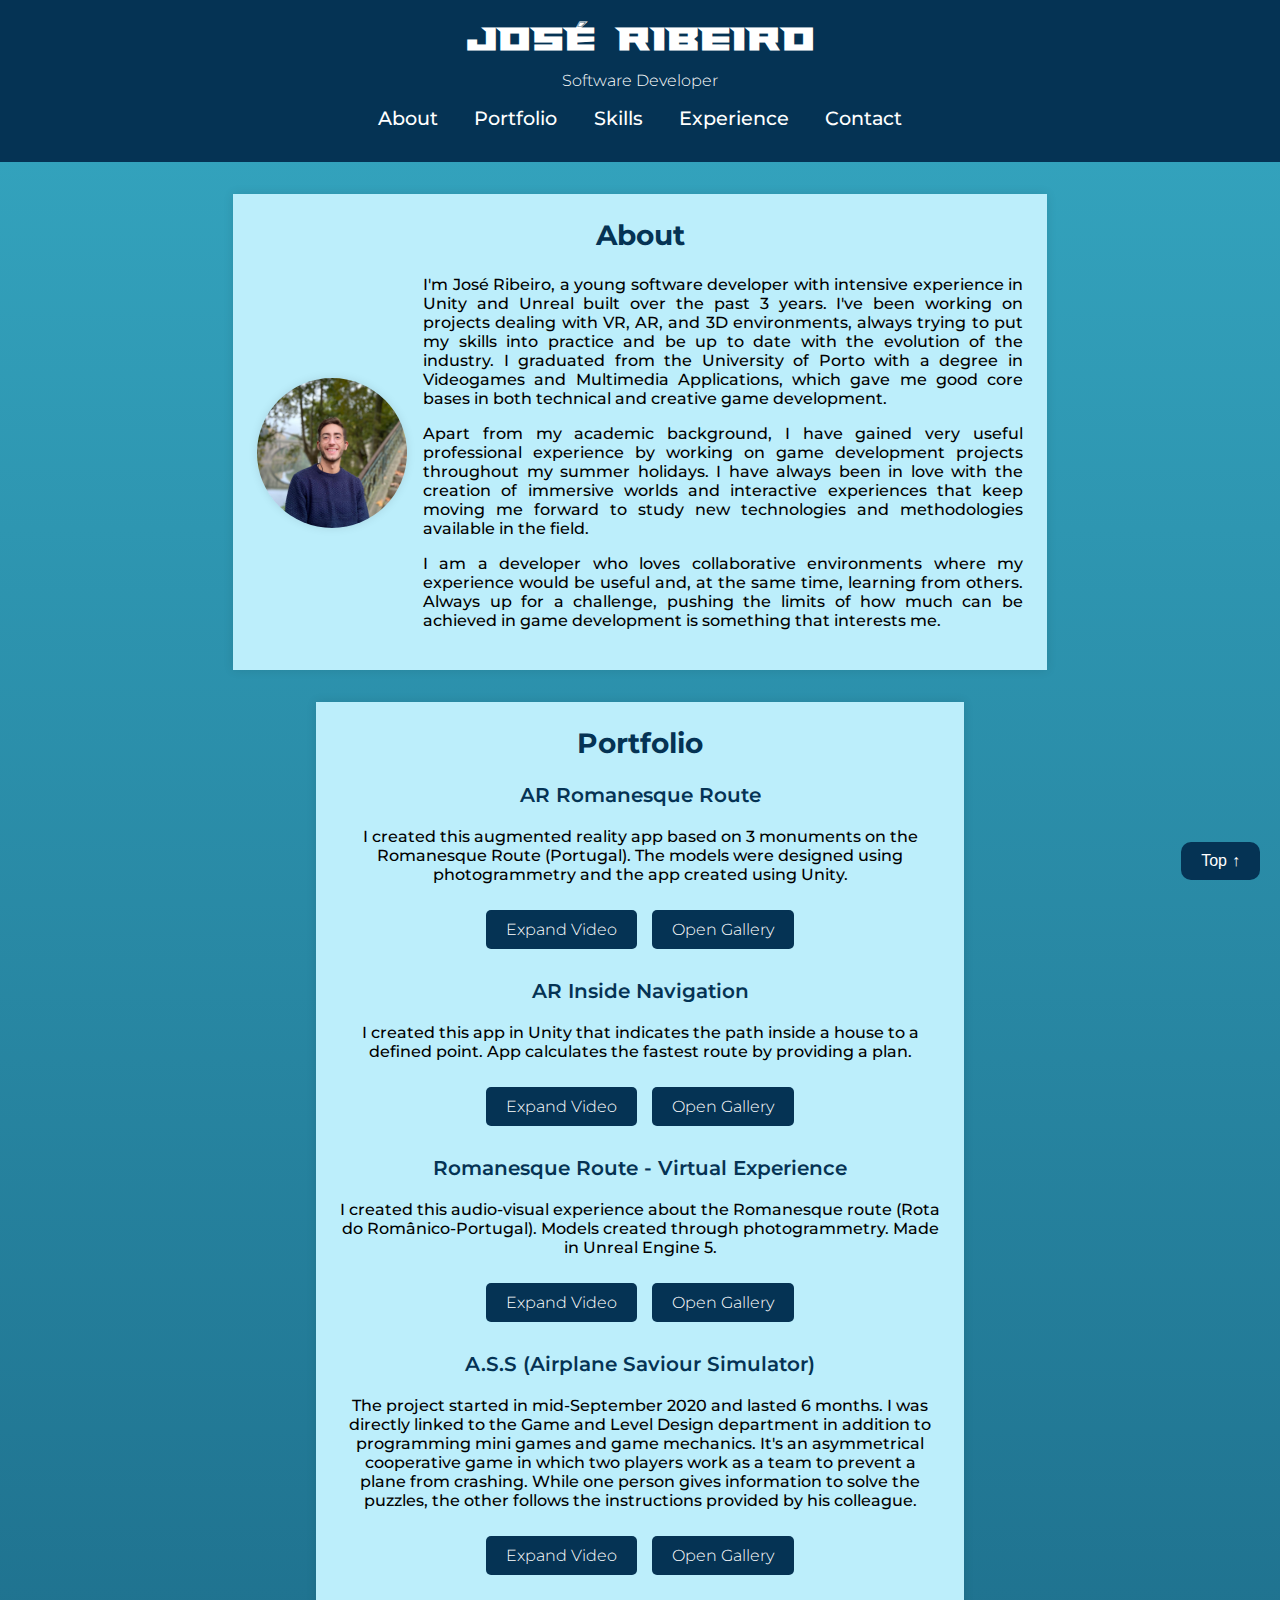
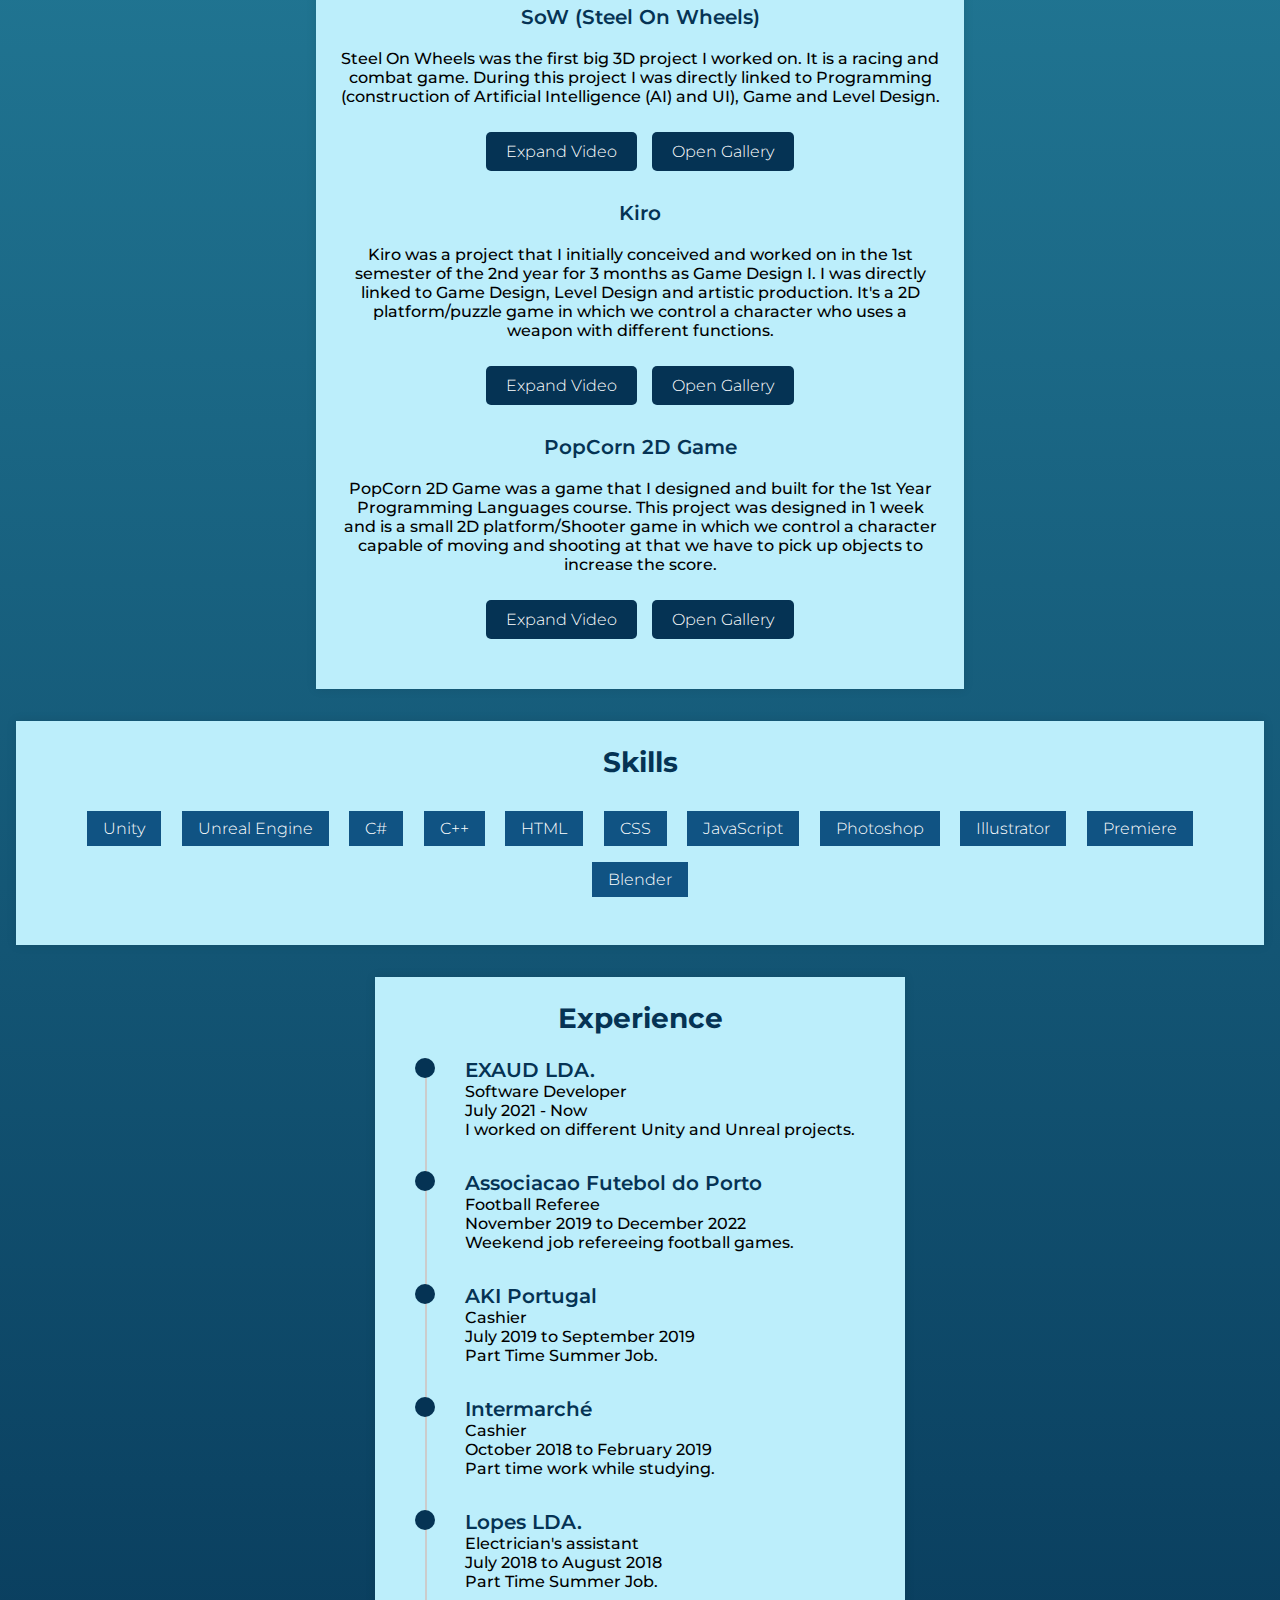
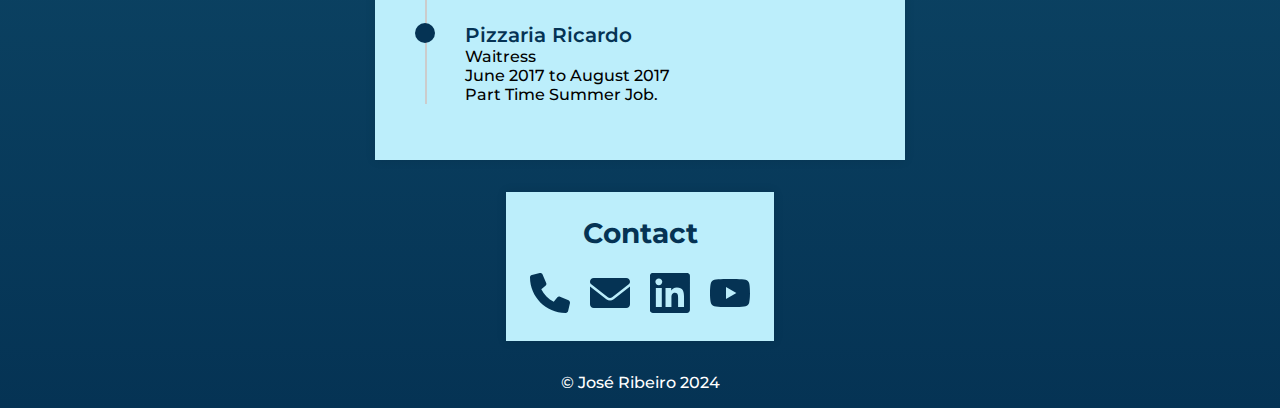
==== commit 5cee1c53: "Fixed title" ====
--- a/index.html
+++ b/index.html
@@ -39,7 +39,7 @@
             <section id="projects">
                 <h2>Portfolio</h2>
                 <div class="project">
-                    <h3>AR Rota do Romanico</h3>
+                    <h3>AR Romanesque Route</h3>
                     <p>I created this augmented reality app based on 3 monuments on the Romanesque Route (Portugal). The models were designed using photogrammetry and the app created using Unity.</p>
                     <button class="expand-video">Expand Video</button>
                     <button class="open-gallery">Open Gallery</button>
@@ -80,7 +80,7 @@
                 </div>
 
                 <div class="project">
-                    <h3>Rota do Romanico Experiencia Virtual</h3>
+                    <h3>Romanesque Route - Virtual Experience</h3>
                     <p>I created this audio-visual experience about the Romanesque route (Rota do Românico-Portugal). Models created through photogrammetry. Made in Unreal Engine 5.</p>
                     <button class="expand-video">Expand Video</button>
                     <button class="open-gallery">Open Gallery</button>
--- a/JoseRibeiro.css
+++ b/JoseRibeiro.css
@@ -155,6 +155,10 @@
     max-width: 100%;
 }
 
+section p {
+    max-width: 600px;
+}
+
 /* About section */
 
 .about-content {
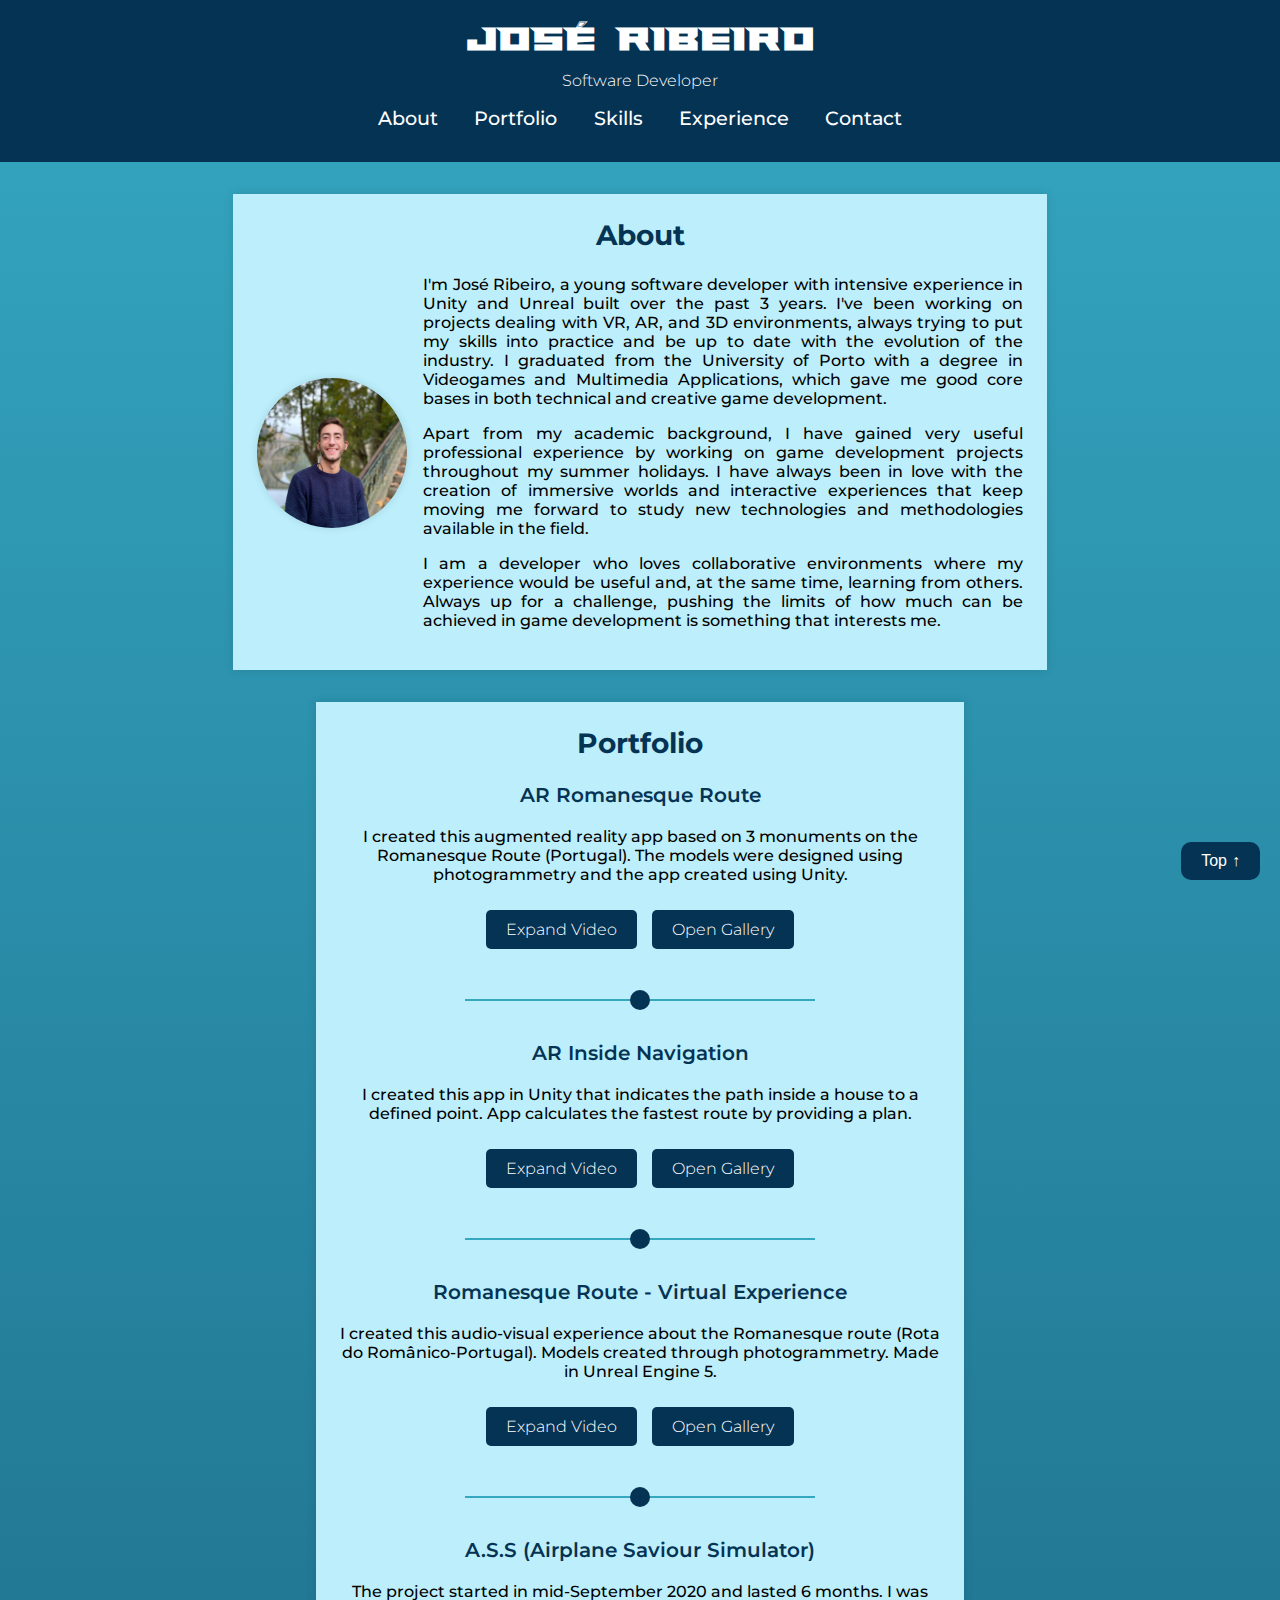
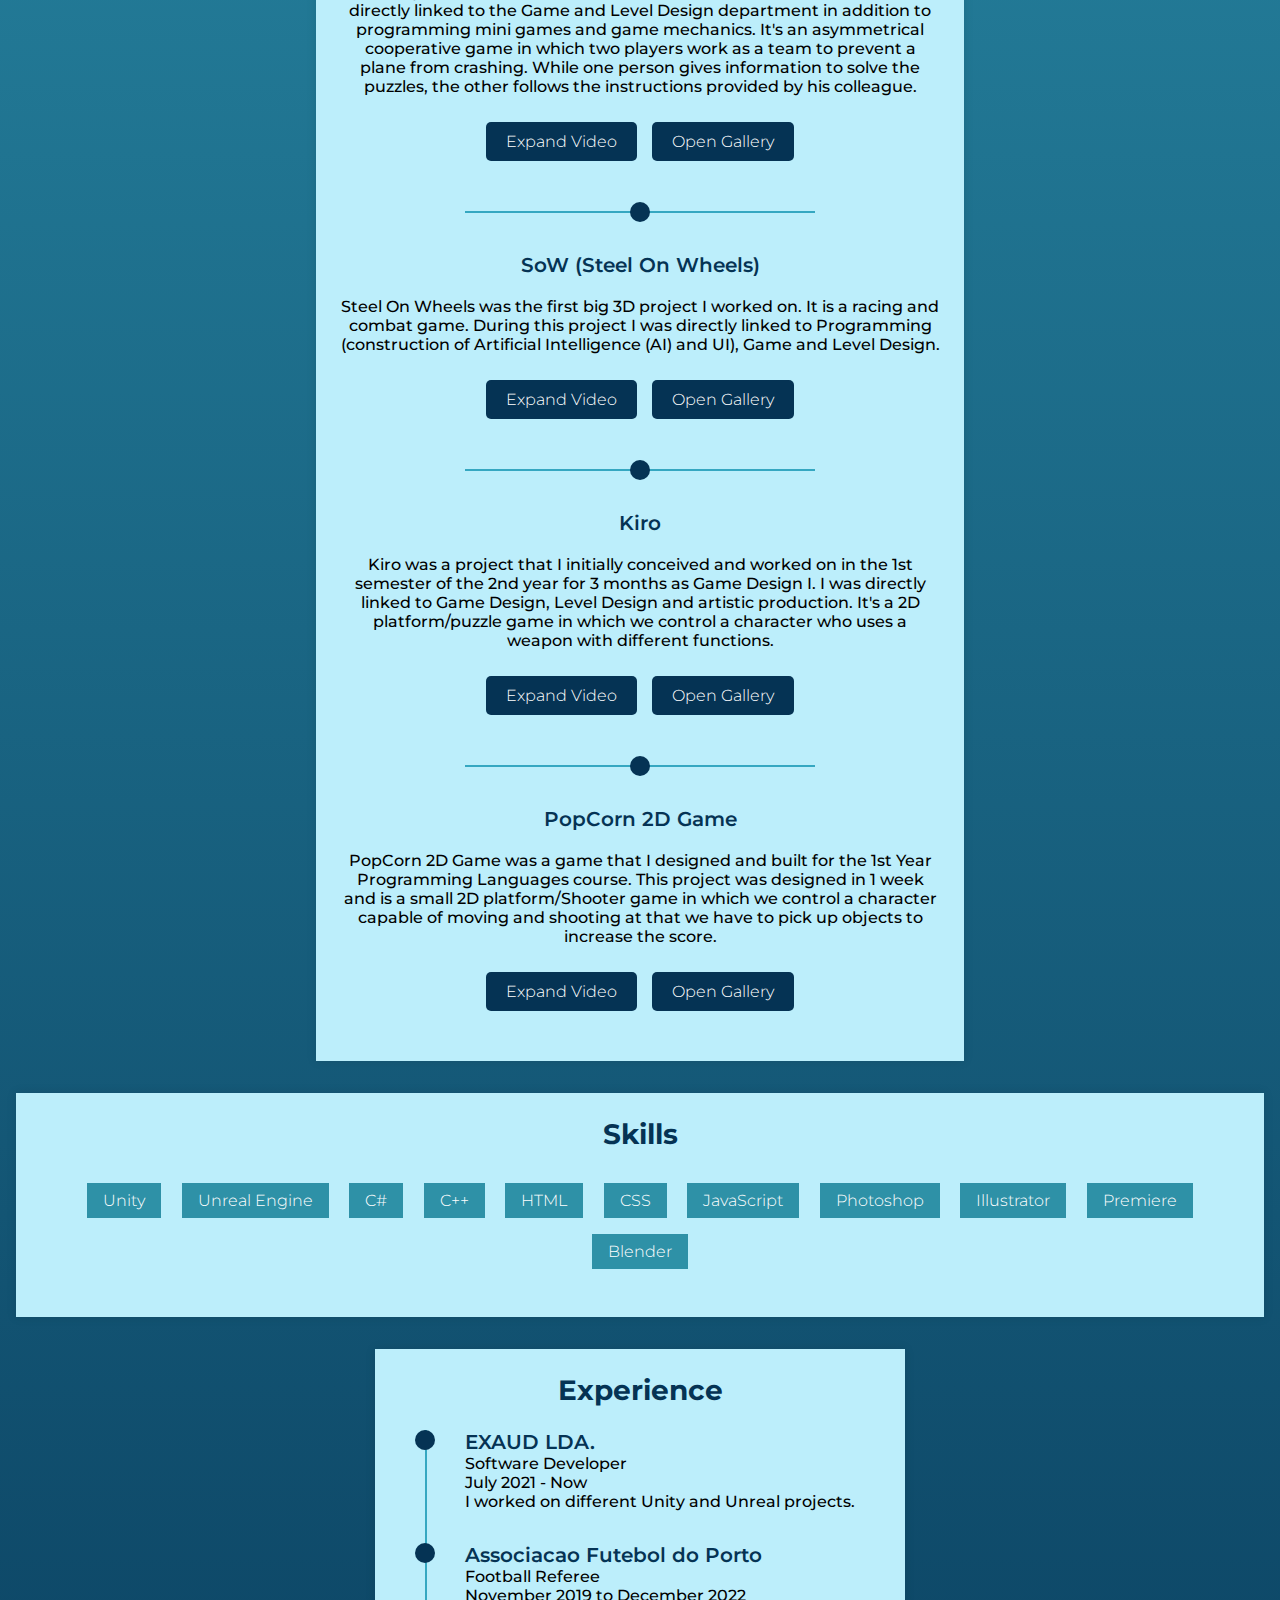
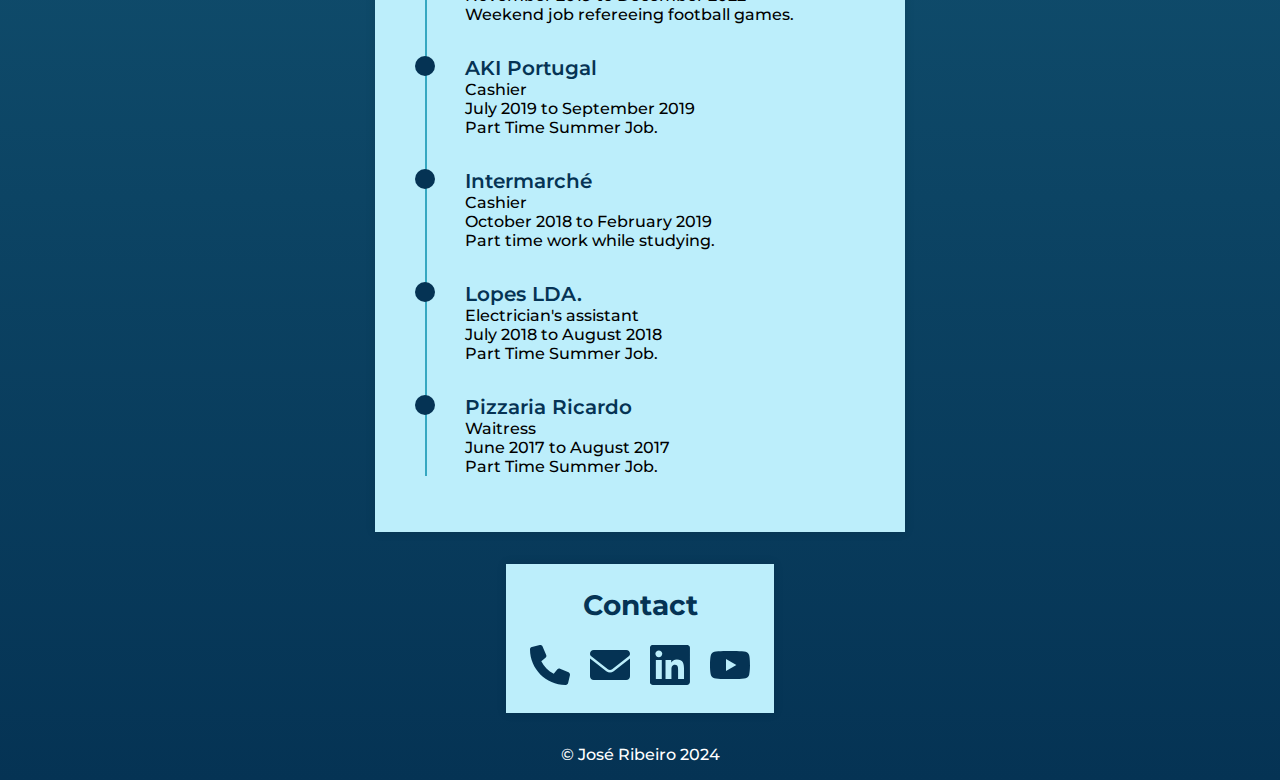
==== commit 4a72f6ff: "Added UI in the projects" ====
--- a/index.html
+++ b/index.html
@@ -61,7 +61,7 @@
                         <button class="next">Next</button>
                     </div>
                 </div>
-
+                <div class="line-with-circle"></div>
                 <div class="project">
                     <h3>AR Inside Navigation</h3>
                     <p>I created this app in Unity that indicates the path inside a house to a defined point. App calculates the fastest route by providing a plan.</p>
@@ -78,7 +78,7 @@
                         <button class="next">Next</button>
                     </div>
                 </div>
-
+                <div class="line-with-circle"></div>
                 <div class="project">
                     <h3>Romanesque Route - Virtual Experience</h3>
                     <p>I created this audio-visual experience about the Romanesque route (Rota do Românico-Portugal). Models created through photogrammetry. Made in Unreal Engine 5.</p>
@@ -104,7 +104,7 @@
                         <button class="next">Next</button>
                     </div>
                 </div>
-
+                <div class="line-with-circle"></div>
                 <div class="project">
                     <h3>A.S.S (Airplane Saviour Simulator)</h3>
                     <p>The project started in mid-September 2020 and lasted 6 months.
@@ -133,7 +133,7 @@
                         <button class="next">Next</button>
                     </div>
                 </div>
-                
+                <div class="line-with-circle"></div>
                 <div class="project">
                     <h3>SoW (Steel On Wheels)</h3>
                     <p>Steel On Wheels was the first big 3D project I worked on. It is a racing and combat game. 
@@ -157,7 +157,7 @@
                         <button class="next">Next</button>
                     </div>
                 </div>
-
+                <div class="line-with-circle"></div>
                 <div class="project">
                     <h3>Kiro</h3>
                     <p>Kiro was a project that I initially conceived and worked on in the 1st semester of the 2nd year for 3 months as Game Design I.
@@ -179,7 +179,7 @@
                         <button class="next">Next</button>
                     </div>
                 </div>
-
+                <div class="line-with-circle"></div>
                 <div class="project">
                     <h3>PopCorn 2D Game</h3>
                     <p>PopCorn 2D Game was a game that I designed and built for the 1st Year Programming Languages ​​course. This project was designed in 1 week and is a small 2D platform/Shooter game in which we control a character capable of moving and shooting at that we have to pick up objects to increase the score.</p>
--- a/JoseRibeiro.css
+++ b/JoseRibeiro.css
@@ -211,6 +211,26 @@
     margin-bottom: 2rem;
 }
 
+.line-with-circle {
+    width: 350px;
+    height: 2px;
+    position: relative;
+    margin: 40px auto;
+    background-color: #35a7c1;
+}
+  
+.line-with-circle::before {
+    content: '';
+    width: 20px;
+    height: 20px;
+    background-color: #053354;
+    border-radius: 50%;
+    position: absolute;
+    top: 50%;
+    left: 50%;
+    transform: translate(-50%, -50%);
+}  
+
 .expand-video, .open-gallery{
     font-family: 'MontserratLight', cursive;
     display: inline-block;
@@ -381,7 +401,7 @@
 #skills ul li {
     font-family: 'MontserratLight', cursive;
     display: inline-block;
-    background-color: #105383;
+    background-color: #2e91a7;
     color: #fff;
     padding: 0.5rem 1rem;
     margin: 0.5rem;
@@ -415,7 +435,7 @@
     top: 0;
     bottom: 0;
     width: 2px;
-    background-color: #ccc;
+    background-color: #35a7c1;
 }
 
 #experience li {
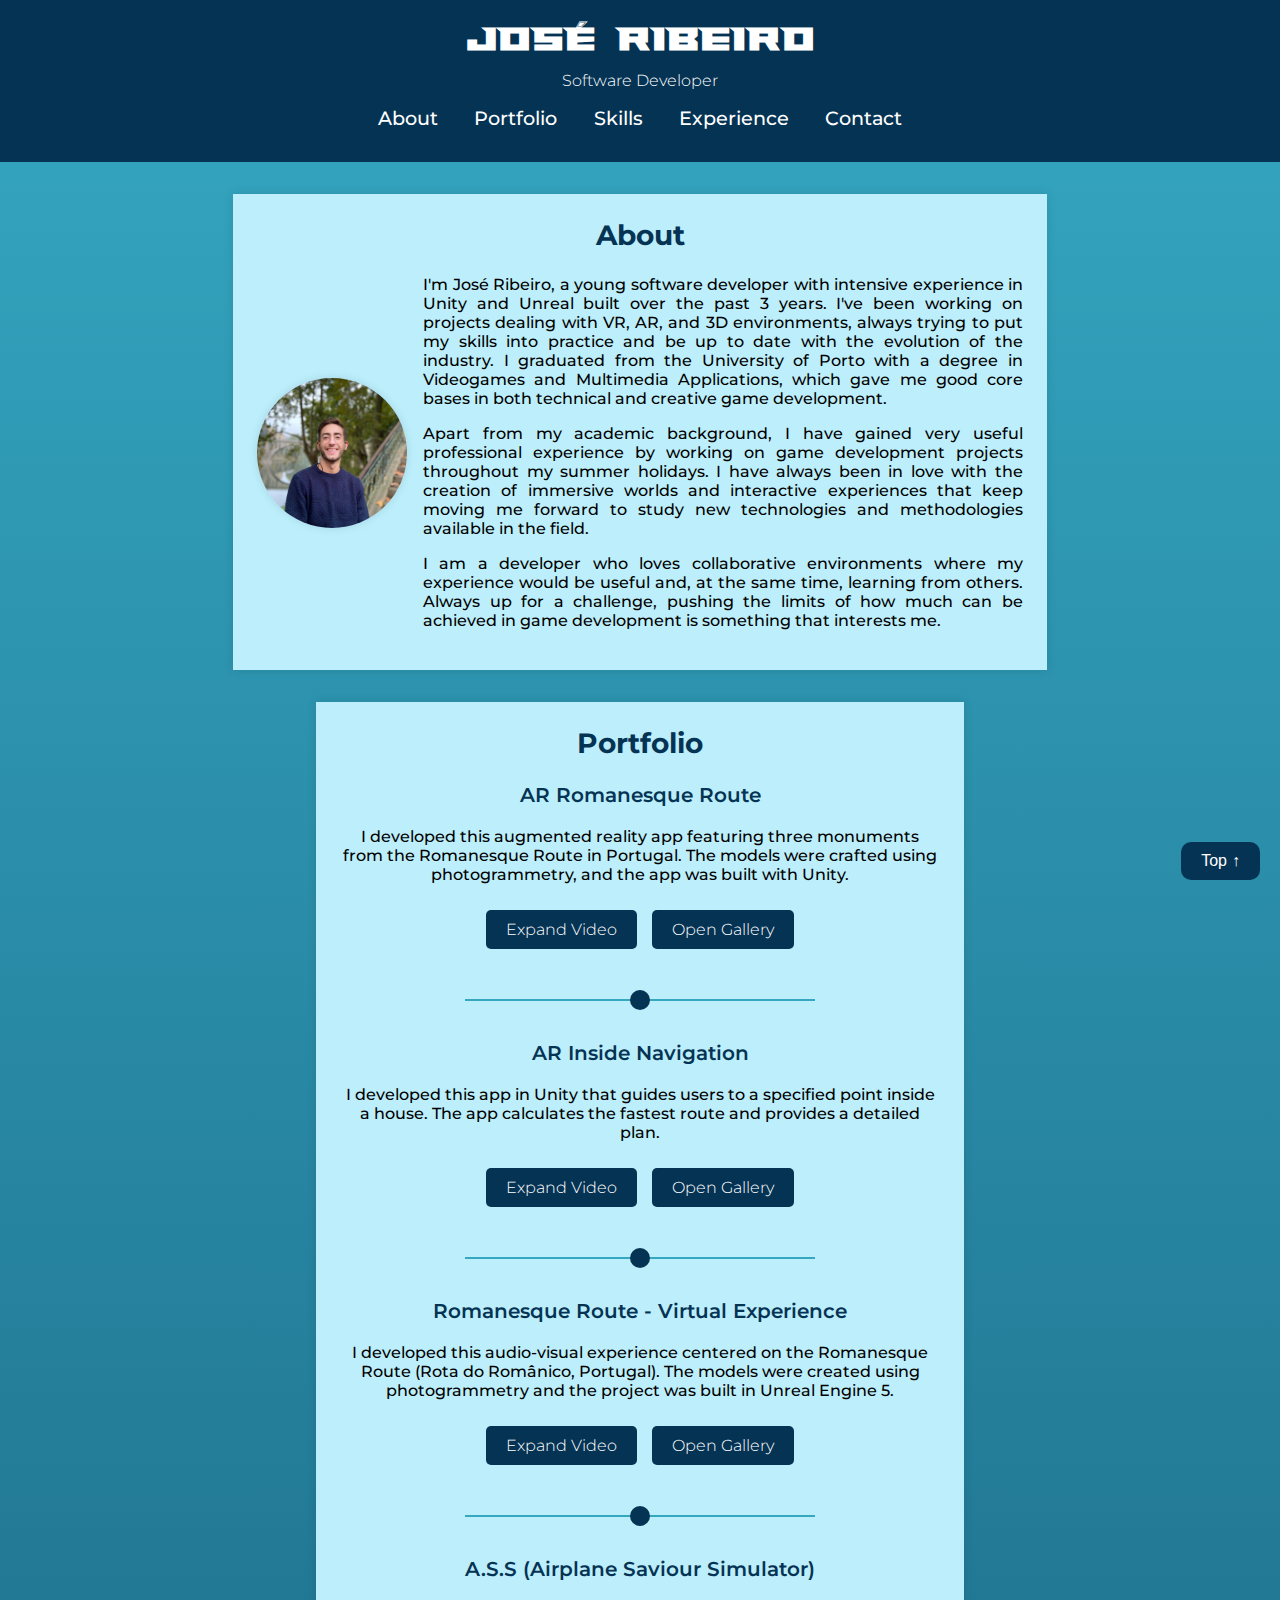
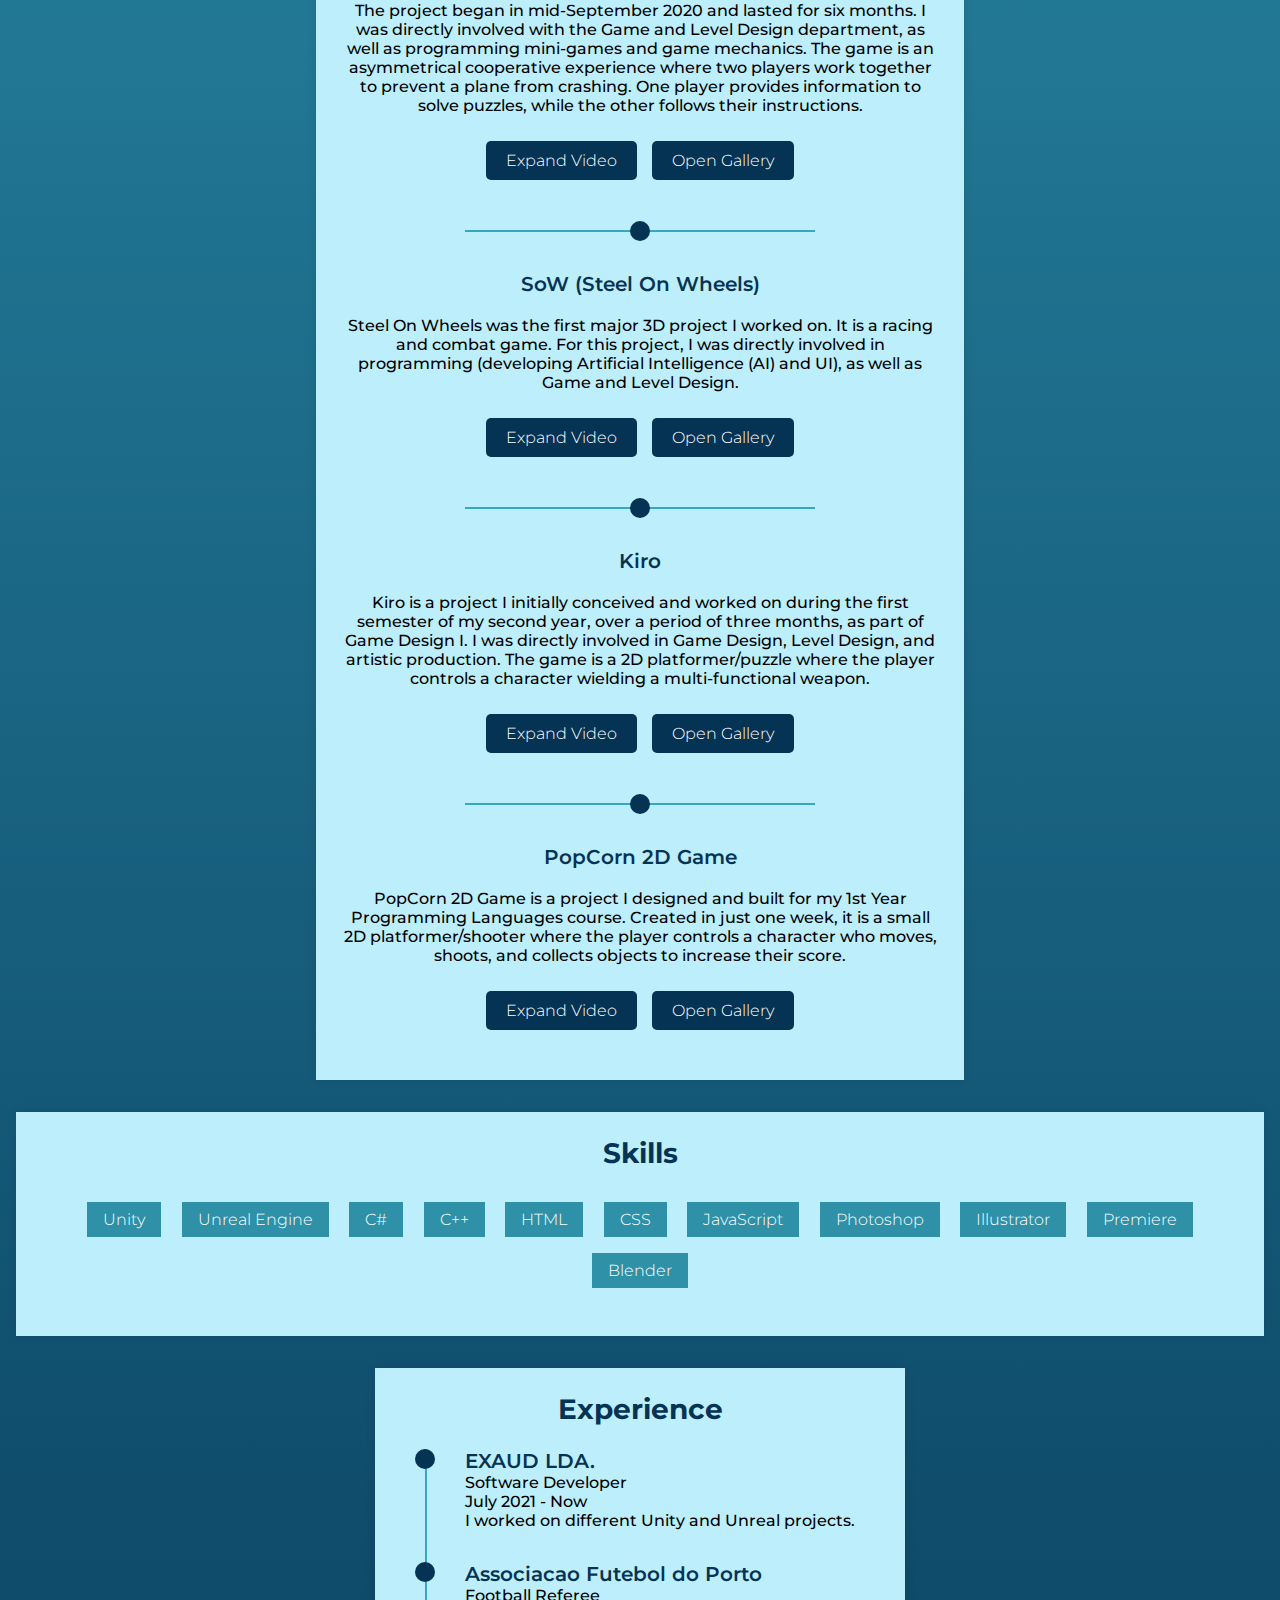
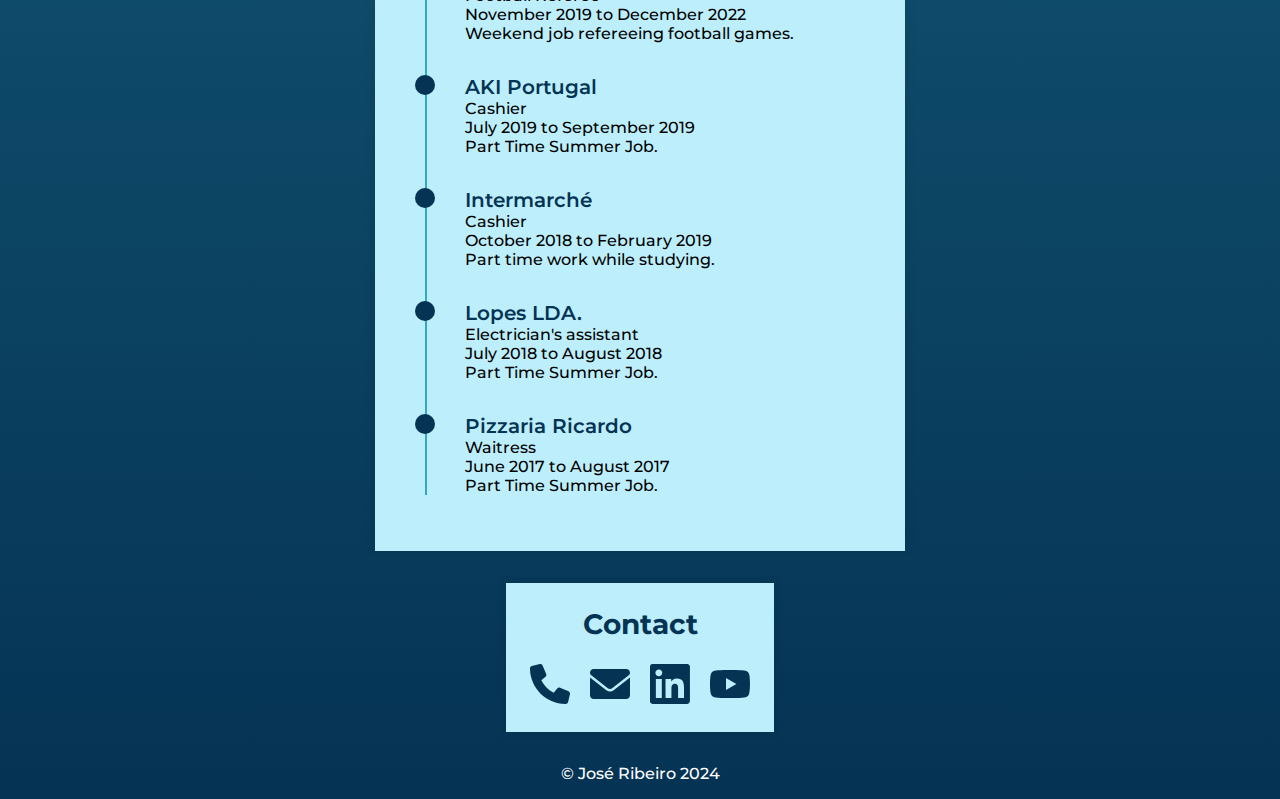
==== commit 749d0d89: "Fixed english texts" ====
--- a/index.html
+++ b/index.html
@@ -40,7 +40,7 @@
                 <h2>Portfolio</h2>
                 <div class="project">
                     <h3>AR Romanesque Route</h3>
-                    <p>I created this augmented reality app based on 3 monuments on the Romanesque Route (Portugal). The models were designed using photogrammetry and the app created using Unity.</p>
+                    <p>I developed this augmented reality app featuring three monuments from the Romanesque Route in Portugal. The models were crafted using photogrammetry, and the app was built with Unity.</p>
                     <button class="expand-video">Expand Video</button>
                     <button class="open-gallery">Open Gallery</button>
                     <div class="video-container">
@@ -64,7 +64,7 @@
                 <div class="line-with-circle"></div>
                 <div class="project">
                     <h3>AR Inside Navigation</h3>
-                    <p>I created this app in Unity that indicates the path inside a house to a defined point. App calculates the fastest route by providing a plan.</p>
+                    <p>I developed this app in Unity that guides users to a specified point inside a house. The app calculates the fastest route and provides a detailed plan.</p>
                     <button class="expand-video">Expand Video</button>
                     <button class="open-gallery">Open Gallery</button>
                     <div class="video-container">
@@ -81,7 +81,7 @@
                 <div class="line-with-circle"></div>
                 <div class="project">
                     <h3>Romanesque Route - Virtual Experience</h3>
-                    <p>I created this audio-visual experience about the Romanesque route (Rota do Românico-Portugal). Models created through photogrammetry. Made in Unreal Engine 5.</p>
+                    <p>I developed this audio-visual experience centered on the Romanesque Route (Rota do Românico, Portugal). The models were created using photogrammetry and the project was built in Unreal Engine 5.</p>
                     <button class="expand-video">Expand Video</button>
                     <button class="open-gallery">Open Gallery</button>
                     <div class="video-container">
@@ -107,10 +107,7 @@
                 <div class="line-with-circle"></div>
                 <div class="project">
                     <h3>A.S.S (Airplane Saviour Simulator)</h3>
-                    <p>The project started in mid-September 2020 and lasted 6 months.
-                        I was directly linked to the Game and Level Design department in addition to programming mini games and game mechanics. 
-                        It's an asymmetrical cooperative game in which two players work as a team to prevent a plane from crashing. 
-                        While one person gives information to solve the puzzles, the other follows the instructions provided by his colleague.</p>
+                    <p>The project began in mid-September 2020 and lasted for six months. I was directly involved with the Game and Level Design department, as well as programming mini-games and game mechanics. The game is an asymmetrical cooperative experience where two players work together to prevent a plane from crashing. One player provides information to solve puzzles, while the other follows their instructions.</p>
                     <button class="expand-video">Expand Video</button>
                     <button class="open-gallery">Open Gallery</button>
                     <div class="video-container">
@@ -136,8 +133,7 @@
                 <div class="line-with-circle"></div>
                 <div class="project">
                     <h3>SoW (Steel On Wheels)</h3>
-                    <p>Steel On Wheels was the first big 3D project I worked on. It is a racing and combat game. 
-                        During this project I was directly linked to Programming (construction of Artificial Intelligence (AI) and UI), Game and Level Design.</p>
+                    <p>Steel On Wheels was the first major 3D project I worked on. It is a racing and combat game. For this project, I was directly involved in programming (developing Artificial Intelligence (AI) and UI), as well as Game and Level Design.</p>
                     <button class="expand-video">Expand Video</button>
                     <button class="open-gallery">Open Gallery</button>
                     <div class="video-container">
@@ -160,9 +156,7 @@
                 <div class="line-with-circle"></div>
                 <div class="project">
                     <h3>Kiro</h3>
-                    <p>Kiro was a project that I initially conceived and worked on in the 1st semester of the 2nd year for 3 months as Game Design I.
-                        I was directly linked to Game Design, Level Design and artistic production.
-                        It's a 2D platform/puzzle game in which we control a character who uses a weapon with different functions.</p>
+                    <p>Kiro is a project I initially conceived and worked on during the first semester of my second year, over a period of three months, as part of Game Design I. I was directly involved in Game Design, Level Design, and artistic production. The game is a 2D platformer/puzzle where the player controls a character wielding a multi-functional weapon.</p>
                     <button class="expand-video">Expand Video</button>
                     <button class="open-gallery">Open Gallery</button>
                     <div class="video-container">
@@ -182,7 +176,7 @@
                 <div class="line-with-circle"></div>
                 <div class="project">
                     <h3>PopCorn 2D Game</h3>
-                    <p>PopCorn 2D Game was a game that I designed and built for the 1st Year Programming Languages ​​course. This project was designed in 1 week and is a small 2D platform/Shooter game in which we control a character capable of moving and shooting at that we have to pick up objects to increase the score.</p>
+                    <p>PopCorn 2D Game is a project I designed and built for my 1st Year Programming Languages course. Created in just one week, it is a small 2D platformer/shooter where the player controls a character who moves, shoots, and collects objects to increase their score.</p>
                     <button class="expand-video">Expand Video</button>
                     <button class="open-gallery">Open Gallery</button>
                     <div class="video-container">
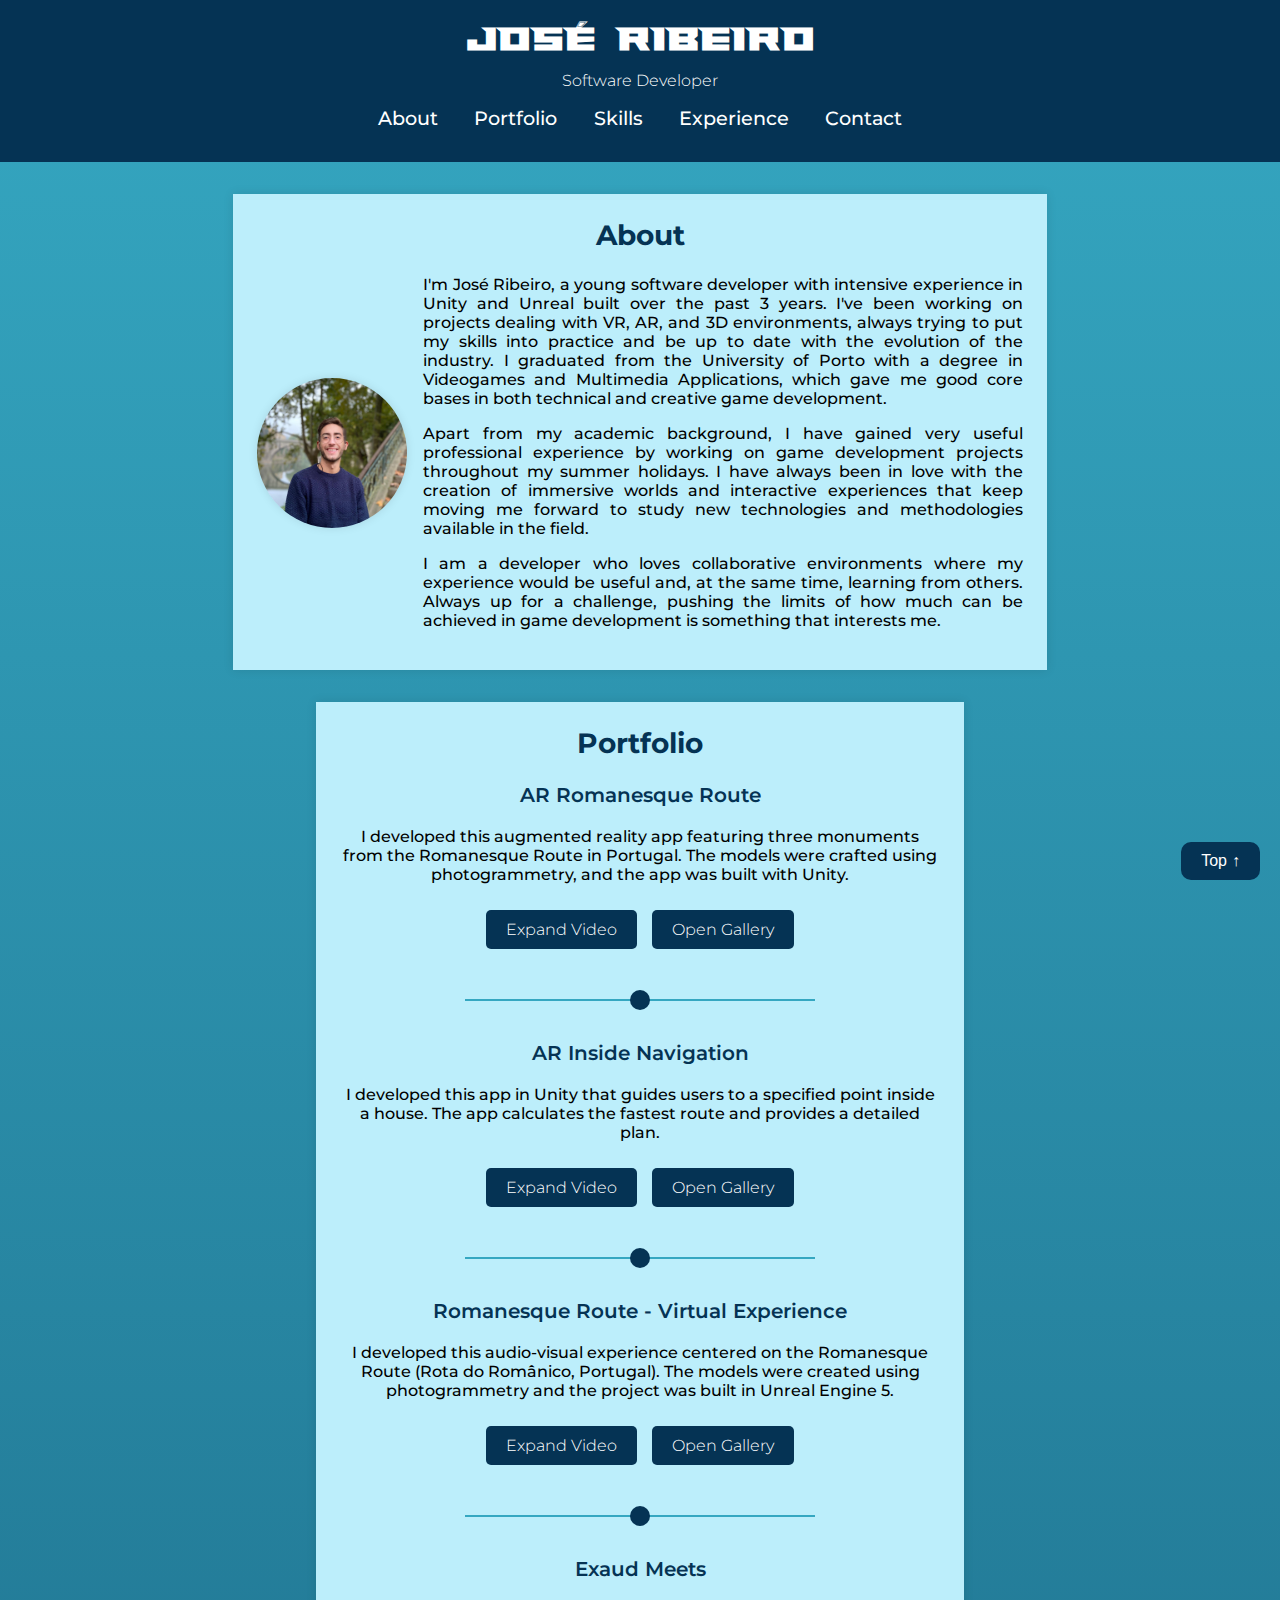
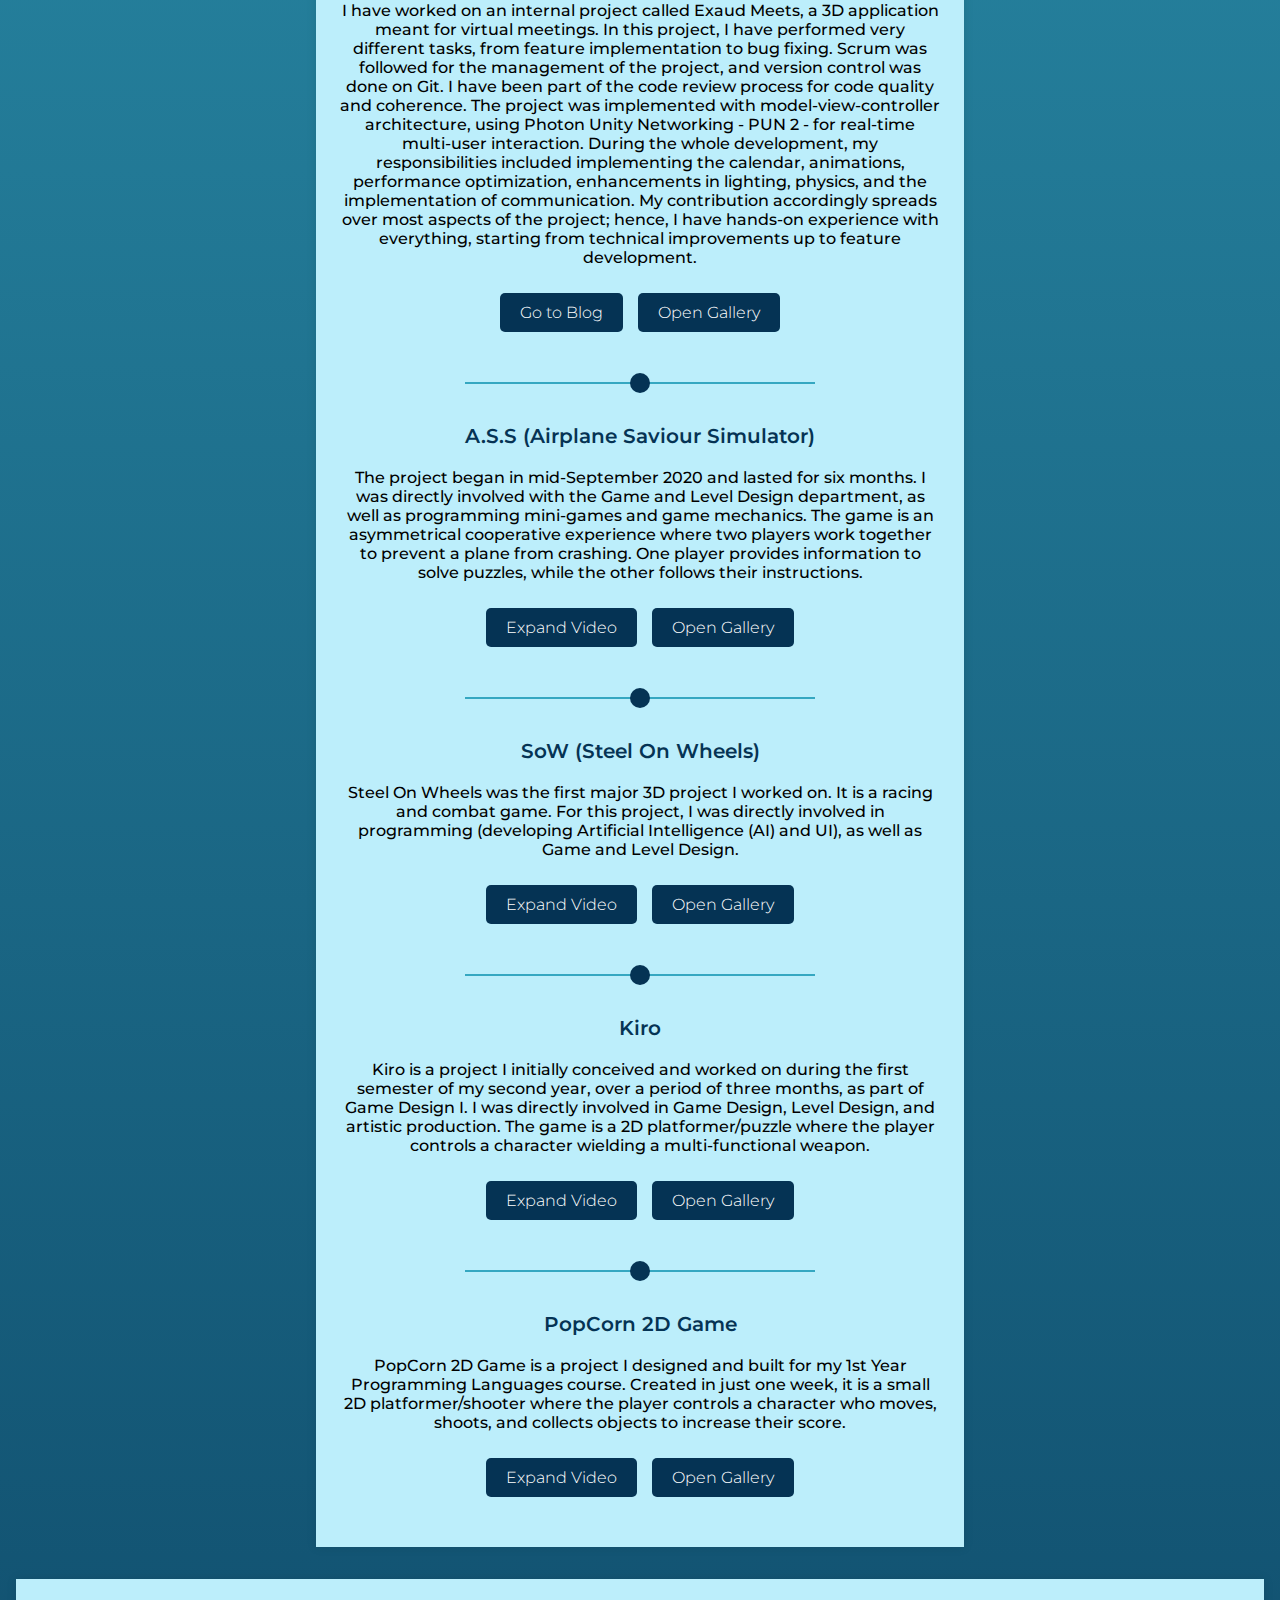
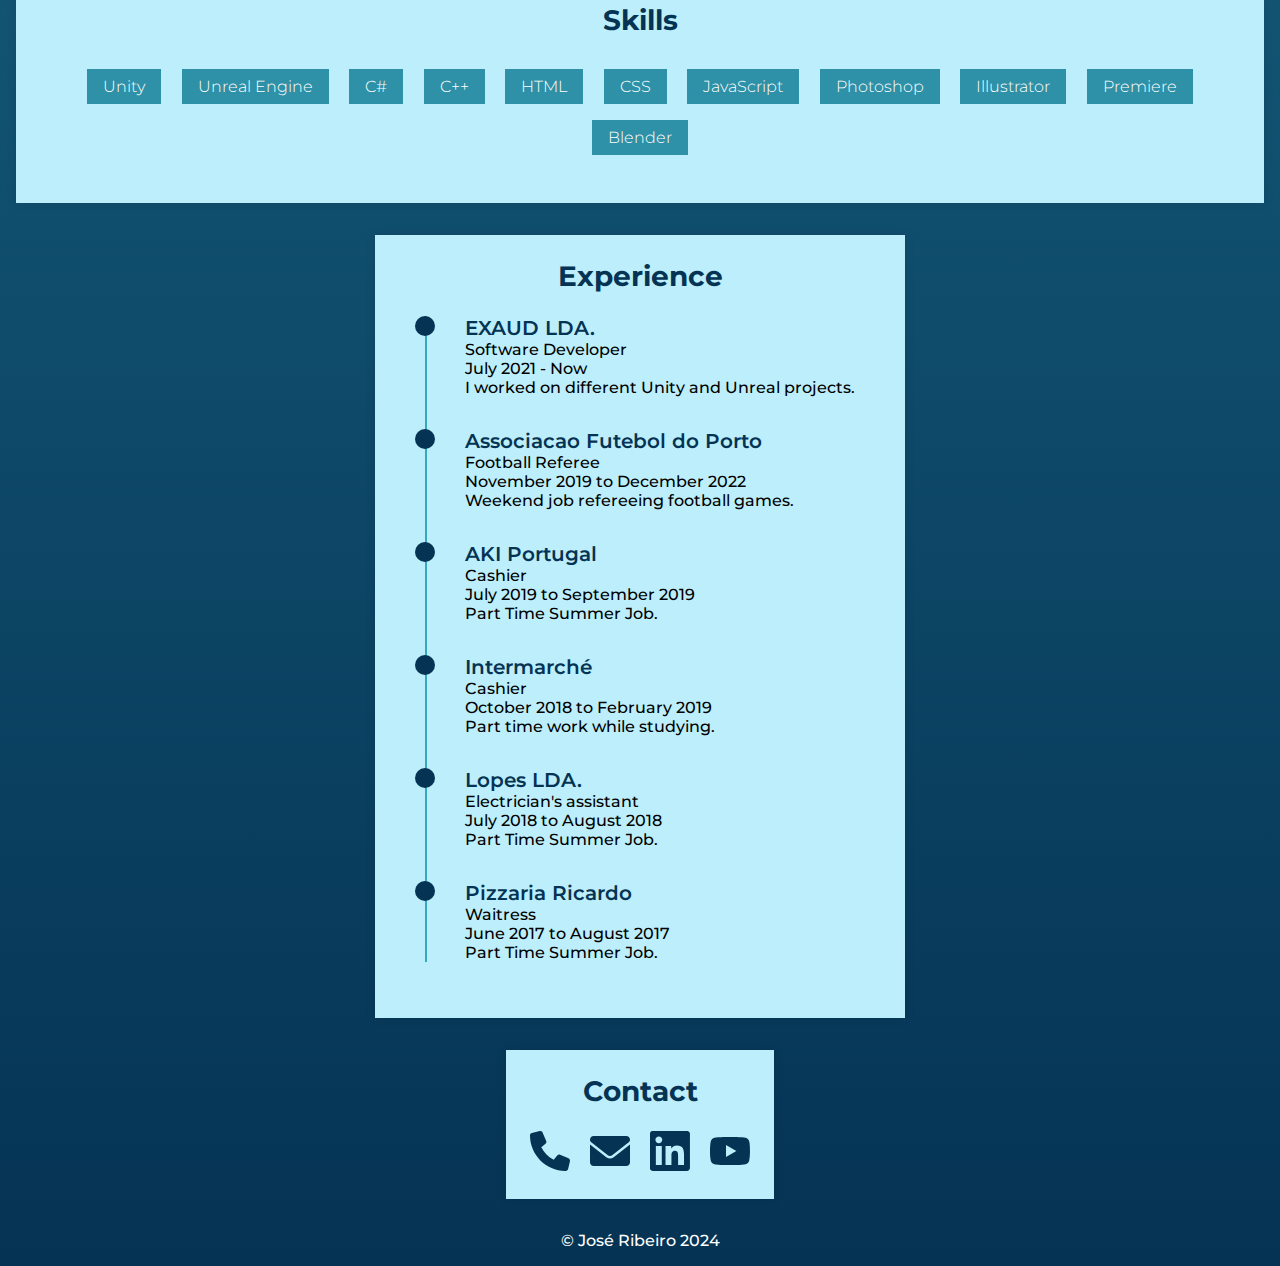
==== commit 2fa7fe9a: "Added new experience" ====
--- a/index.html
+++ b/index.html
@@ -106,6 +106,27 @@
                 </div>
                 <div class="line-with-circle"></div>
                 <div class="project">
+                    <h3>Exaud Meets</h3>
+                    <p>
+                        I have worked on an internal project called Exaud Meets, a 3D application meant for virtual meetings. In this project, I have performed very different tasks, from feature implementation to bug fixing. Scrum was followed for the management of the project, and version control was done on Git. I have been part of the code review process for code quality and coherence.
+                        The project was implemented with model-view-controller architecture, using Photon Unity Networking - PUN 2 - for real-time multi-user interaction. During the whole development, my responsibilities included implementing the calendar, animations, performance optimization, enhancements in lighting, physics, and the implementation of communication. My contribution accordingly spreads over most aspects of the project; hence, I have hands-on experience with everything, starting from technical improvements up to feature development.
+                    </p>
+                    <button class="Go-to-Blog" onclick="window.open('https://exaud.com/blog/exaud-meets-inside-teams-project-journey', '_blank');">Go to Blog</button>
+                    <button class="open-gallery">Open Gallery</button>
+                    <div class="video-container">
+                        <iframe width="560" height="315" src="https://www.youtube.com/embed/mB8AuLNTKgo?si=ilhw-4eh1UTgdeKf" frameborder="0" allowfullscreen></iframe>
+                    </div>
+                    <div class="gallery-container">
+                        <button class="prev">Previous</button>
+                        <img class="gallery-image" src="images/ExaudMeets/EM1.webp" alt="Gallery Image" style="display: block;">
+                        <img class="gallery-image" src="images/ExaudMeets/EM2.webp" alt="Gallery Image" style="display:none;">
+                        <img class="gallery-image" src="images/ExaudMeets/EM3.webp" alt="Gallery Image" style="display:none;">
+                        <img class="gallery-image" src="images/ExaudMeets/EM4.webp" alt="Gallery Image" style="display:none;">
+                        <button class="next">Next</button>
+                    </div>
+                </div>
+                <div class="line-with-circle"></div>
+                <div class="project">
                     <h3>A.S.S (Airplane Saviour Simulator)</h3>
                     <p>The project began in mid-September 2020 and lasted for six months. I was directly involved with the Game and Level Design department, as well as programming mini-games and game mechanics. The game is an asymmetrical cooperative experience where two players work together to prevent a plane from crashing. One player provides information to solve puzzles, while the other follows their instructions.</p>
                     <button class="expand-video">Expand Video</button>
--- a/JoseRibeiro.css
+++ b/JoseRibeiro.css
@@ -229,9 +229,9 @@
     top: 50%;
     left: 50%;
     transform: translate(-50%, -50%);
-}  
-
-.expand-video, .open-gallery{
+}
+
+.expand-video, .open-gallery, .Go-to-Blog {
     font-family: 'MontserratLight', cursive;
     display: inline-block;
     padding: 10px 20px;
@@ -239,21 +239,21 @@
     font-size: 16px;
     border: none;
     border-radius: 5px;
-    background-color: #053354; 
+    background-color: #053354;
     color: white;
     cursor: pointer;
     transition: transform 0.3s ease, background-color 0.3s ease;
 }
 
 @media (max-width: 768px) {
-    .expand-video, .open-gallery {
+    .expand-video, .open-gallery, .Go-to-Blog {
         padding: 8px 16px;
         font-size: 14px;
         margin: 8px 4px;
     }
 }
 
-.expand-video:hover, .open-gallery:hover {
+.expand-video:hover, .open-gallery:hover, .Go-to-Blog:hover {
     transform: scale(1.1);
     background-color: #053354;
 }
